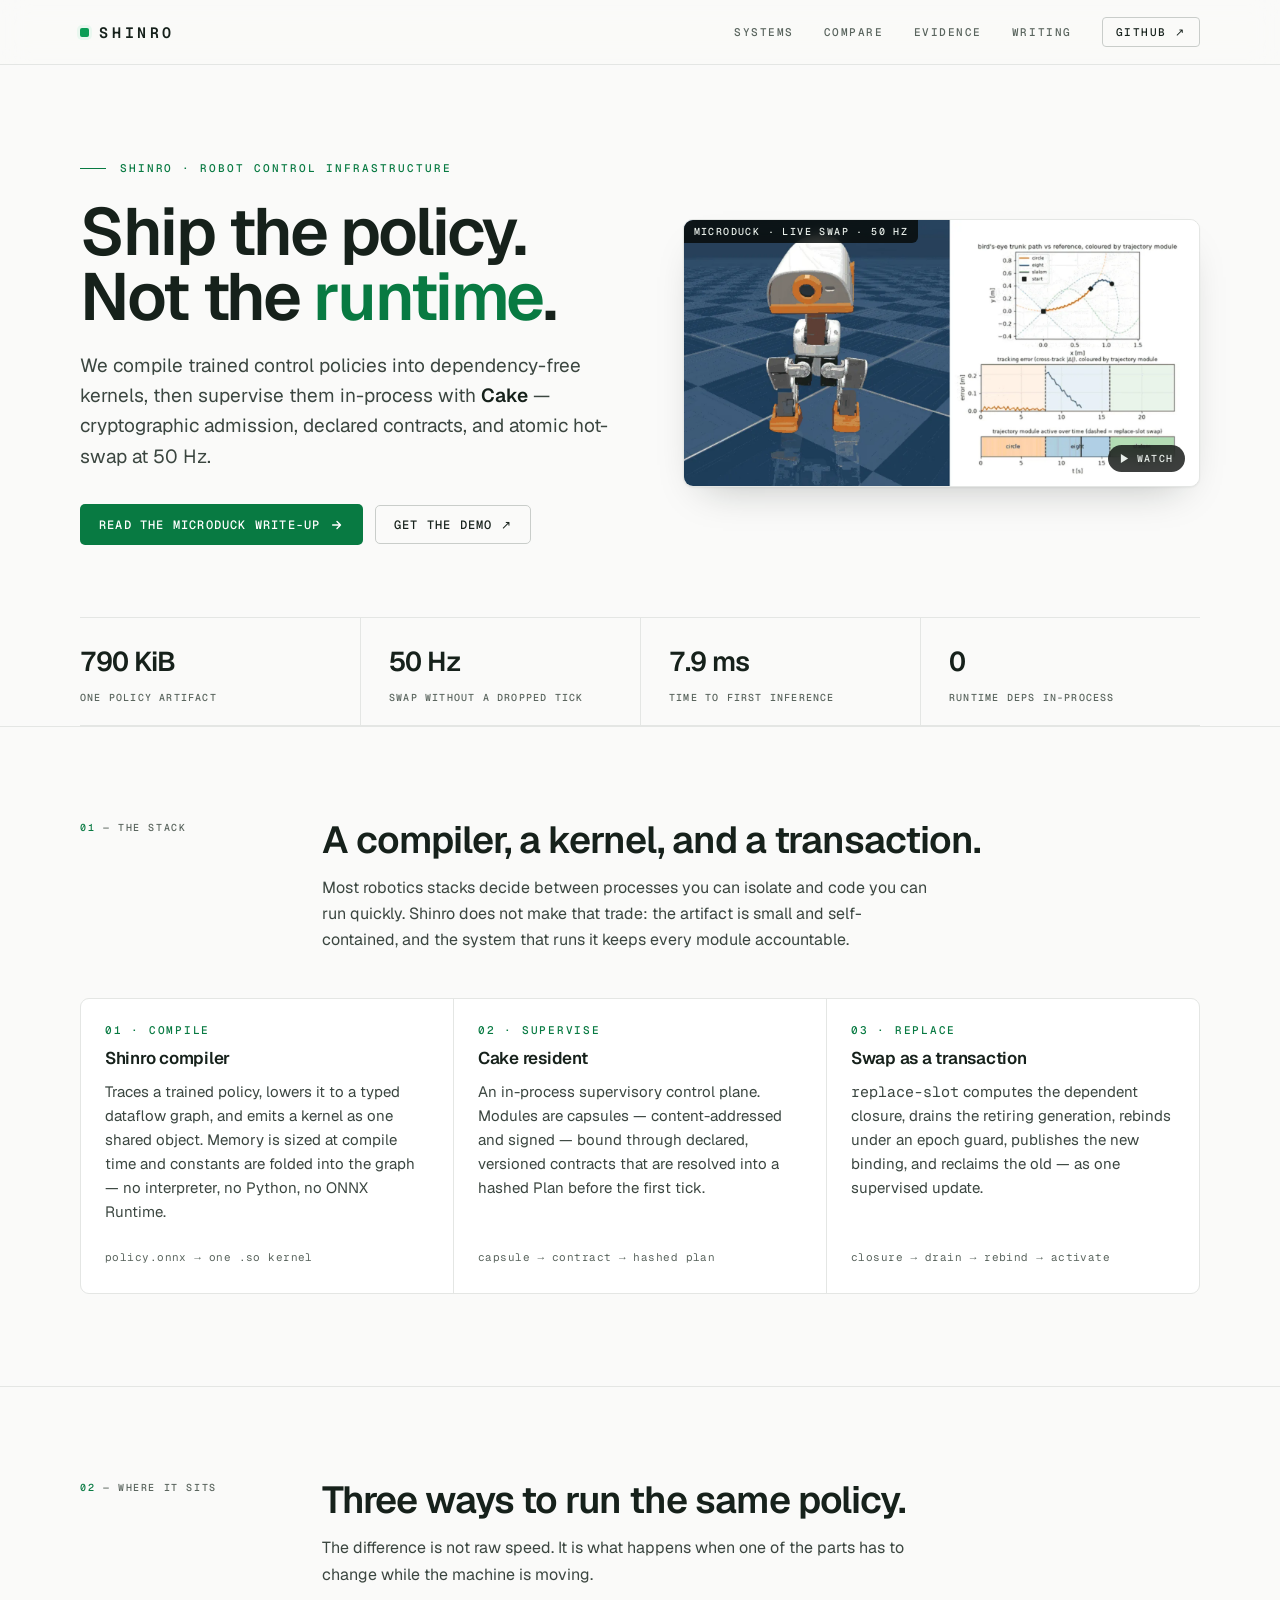
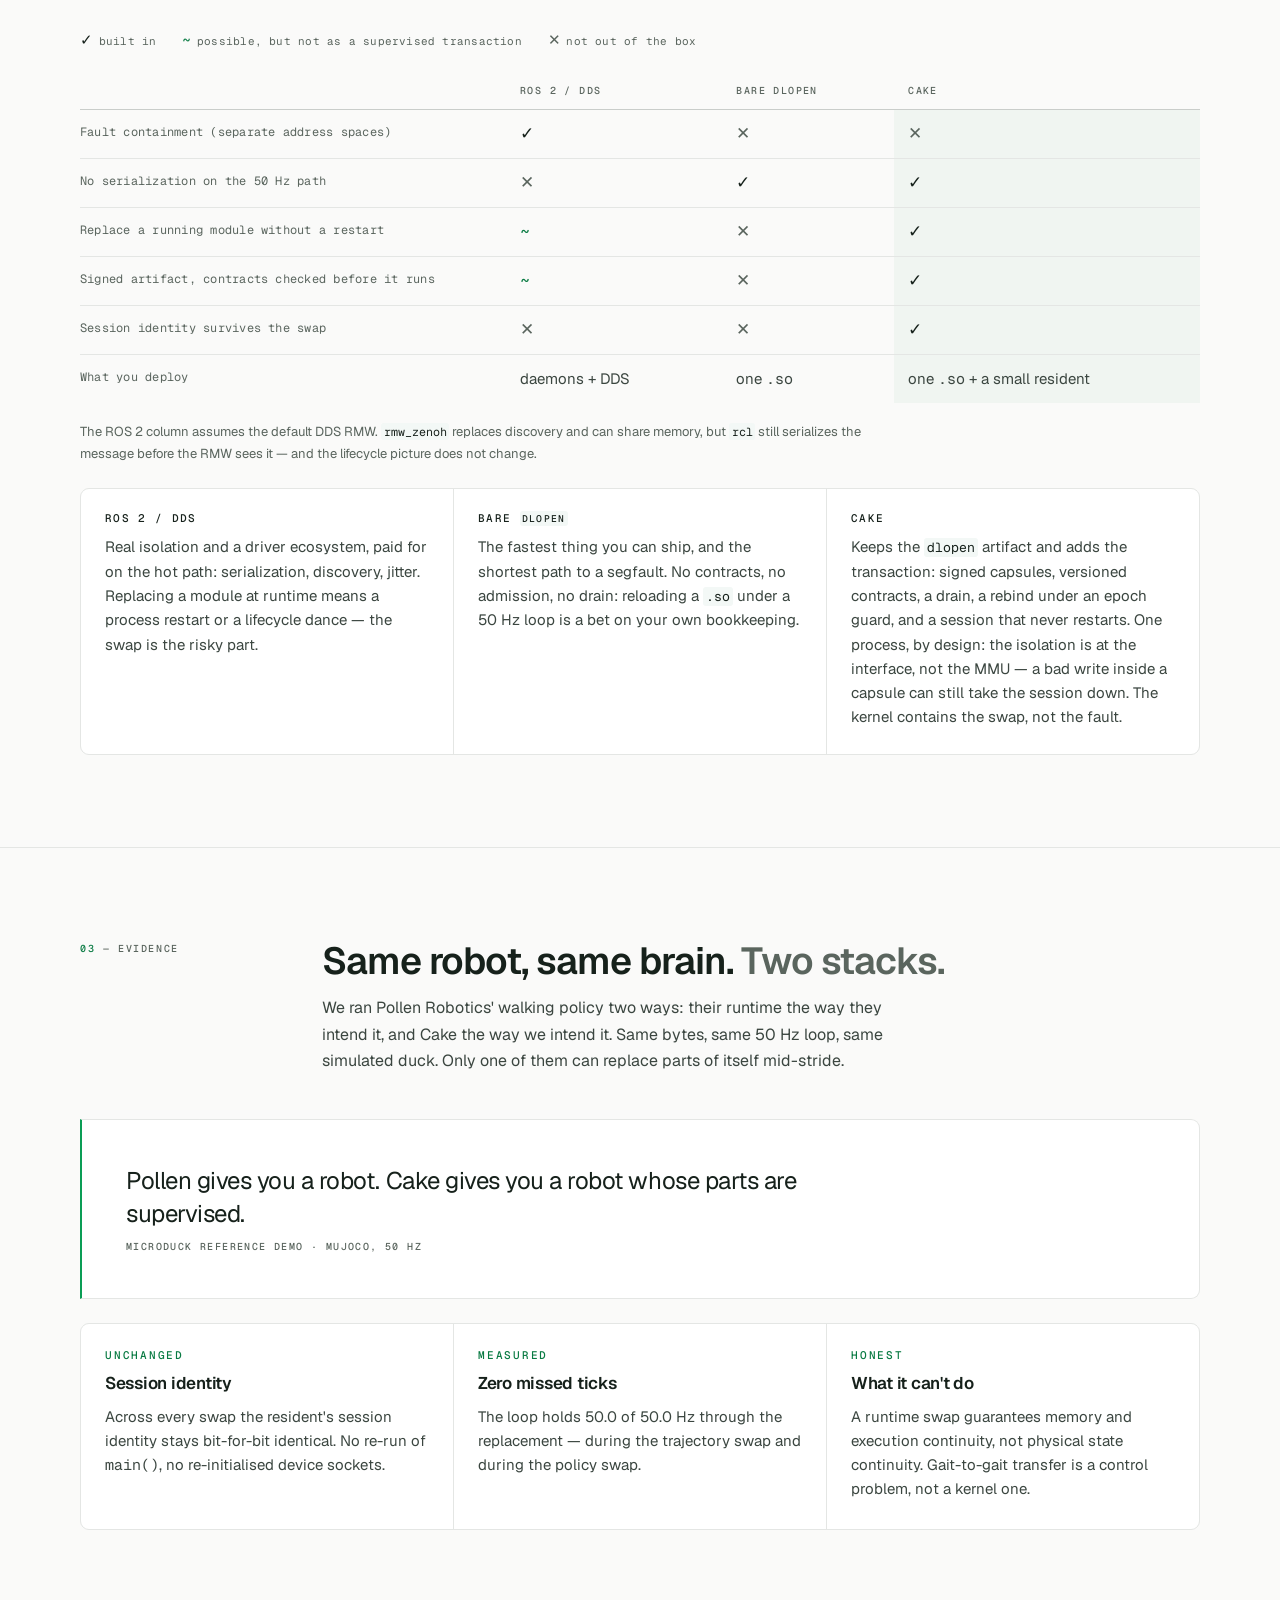
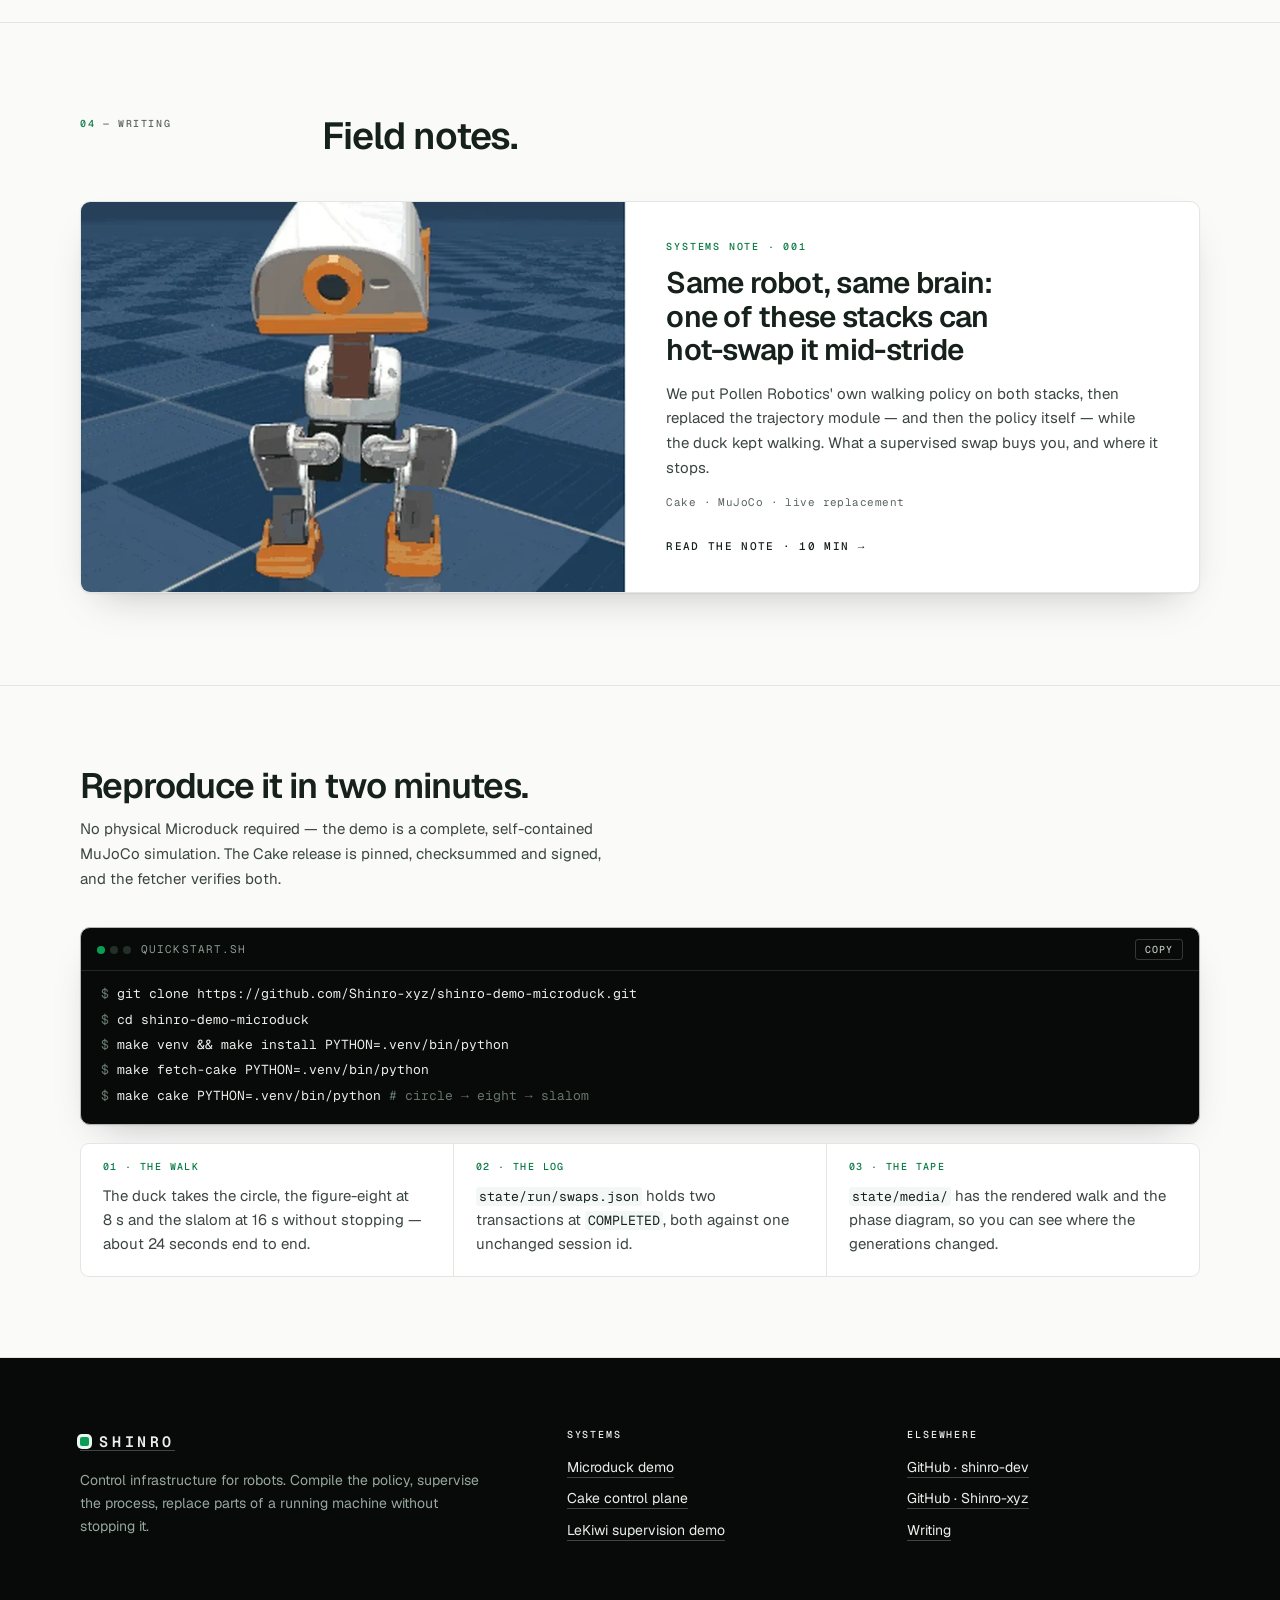
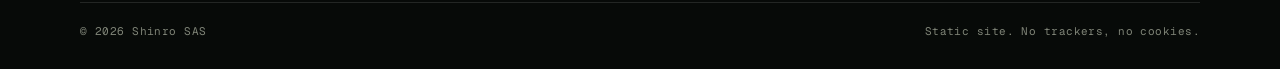
==== index.html @ 1024312c "Add Shinro org site with the Microduck write-up" ====
<!DOCTYPE html>
<html lang="en">
<head>
<meta charset="utf-8">
<meta name="viewport" content="width=device-width, initial-scale=1">
<title>Shinro — control infrastructure for robots</title>
<meta name="description" content="Shinro compiles trained control policies into dependency-free kernels and supervises them in-process with Cake: cryptographic admission, declared contracts, and atomic hot-swap at 50 Hz.">
<link rel="canonical" href="https://shinro-dev.github.io/">
<meta property="og:type" content="website">
<meta property="og:site_name" content="Shinro">
<meta property="og:title" content="Shinro — control infrastructure for robots">
<meta property="og:description" content="Ship the policy, not the runtime. Compiled control kernels, supervised in-process.">
<meta property="og:url" content="https://shinro-dev.github.io/">
<meta property="og:image" content="https://shinro-dev.github.io/assets/img/microduck-walk-poster.webp">
<meta name="twitter:card" content="summary_large_image">
<link rel="icon" href="/assets/favicon.svg" type="image/svg+xml">
<meta name="theme-color" content="#fafaf9" media="(prefers-color-scheme: light)">
<meta name="theme-color" content="#070a08" media="(prefers-color-scheme: dark)">
<link rel="preload" href="/assets/fonts/geist-latin.woff2" as="font" type="font/woff2" crossorigin>
<link rel="stylesheet" href="/assets/css/site.css">
</head>
<body>
<a class="skip" href="#main">Skip to content</a>

<header class="site-header">
  <div class="wrap">
    <a class="brand" href="/">Shinro</a>
    <nav class="site-nav" aria-label="Primary">
      <a href="#stack" class="hide-sm">Systems</a>
      <a href="#compare" class="hide-sm">Compare</a>
      <a href="#evidence" class="hide-sm">Evidence</a>
      <a href="/writing/">Writing</a>
      <a class="nav-cta" href="https://github.com/Shinro-xyz">GitHub ↗</a>
    </nav>
  </div>
</header>

<main id="main">

  <section class="hero">
    <div class="wrap hero-grid">
      <div>
        <p class="eyebrow">Shinro · robot control infrastructure</p>
        <h1>Ship the policy.<br>Not the <em>runtime</em>.</h1>
        <p class="lead">
          We compile trained control policies into dependency-free kernels, then
          supervise them in-process with <strong>Cake</strong> — cryptographic
          admission, declared contracts, and atomic hot-swap at 50&nbsp;Hz.
        </p>
        <div class="actions">
          <a class="btn btn-primary" href="/writing/same-robot-same-brain/">
            Read the Microduck write-up
            <svg viewBox="0 0 16 16" fill="none" aria-hidden="true"><path d="M3 8h9M8 4l4 4-4 4" stroke="currentColor" stroke-width="1.6" stroke-linecap="round" stroke-linejoin="round"/></svg>
          </a>
          <a class="btn btn-ghost" href="https://github.com/Shinro-xyz/shinro-demo-microduck">Get the demo ↗</a>
        </div>
      </div>

      <a class="shot" href="/writing/same-robot-same-brain/#demo" aria-label="Watch the Microduck trajectory swap demo">
        <img src="/assets/img/microduck-walk-poster.webp" width="1396" height="720" alt="A Microduck biped walking in MuJoCo beside telemetry plots showing the trajectory module being swapped from circle to figure-eight to slalom.">
        <span class="shot-tag">Microduck · live swap · 50 Hz</span>
        <span class="shot-play">
          <svg viewBox="0 0 10 10" aria-hidden="true"><path d="M1 0l8 5-8 5z" fill="currentColor"/></svg>
          Watch
        </span>
      </a>
    </div>
  </section>

  <div class="wrap">
    <div class="specs">
      <div><b>790&nbsp;KiB</b><span>one policy artifact</span></div>
      <div><b>50&nbsp;Hz</b><span>swap without a dropped tick</span></div>
      <div><b>7.9&nbsp;ms</b><span>time to first inference</span></div>
      <div><b>0</b><span>runtime deps in-process</span></div>
    </div>
  </div>

  <section class="section" id="stack">
    <div class="wrap">
      <div class="sec-head">
        <p class="sec-label"><em>01</em> — The stack</p>
        <div>
          <h2 class="sec-title">A compiler, a kernel, and a transaction.</h2>
          <p class="sec-intro">
            Most robotics stacks decide between processes you can isolate and code
            you can run quickly. Shinro does not make that trade: the artifact is
            small and self-contained, and the system that runs it keeps every
            module accountable.
          </p>
        </div>
      </div>

      <div class="cards">
        <article class="card">
          <span class="idx">01 · COMPILE</span>
          <h3>Shinro compiler</h3>
          <p>
            Traces a trained policy, lowers it to a typed dataflow graph, and emits a
            kernel as one shared object. Memory is sized at compile time and
            constants are folded into the graph — no interpreter, no Python, no ONNX
            Runtime.
          </p>
          <span class="tag">policy.onnx → one .so kernel</span>
        </article>

        <article class="card">
          <span class="idx">02 · SUPERVISE</span>
          <h3>Cake resident</h3>
          <p>
            An in-process supervisory control plane. Modules are capsules —
            content-addressed and signed — bound through declared, versioned
            contracts that are resolved into a hashed Plan before the first tick.
          </p>
          <span class="tag">capsule → contract → hashed plan</span>
        </article>

        <article class="card">
          <span class="idx">03 · REPLACE</span>
          <h3>Swap as a transaction</h3>
          <p>
            <code>replace-slot</code> computes the dependent closure, drains the
            retiring generation, rebinds under an epoch guard, publishes the new
            binding, and reclaims the old — as one supervised update.
          </p>
          <span class="tag">closure → drain → rebind → activate</span>
        </article>
      </div>
    </div>
  </section>


  <section class="section" id="compare">
    <div class="wrap">
      <div class="sec-head">
        <p class="sec-label"><em>02</em> — Where it sits</p>
        <div>
          <h2 class="sec-title">Three ways to run the same policy.</h2>
          <p class="sec-intro">
            The difference is not raw speed. It is what happens when one of the
            parts has to change while the machine is moving.
          </p>
        </div>
      </div>

      <p class="legend">
        <span><b class="g g-yes">✓</b> built in</span>
        <span><b class="g g-part">~</b> possible, but not as a supervised transaction</span>
        <span><b class="g g-no">✕</b> not out of the box</span>
      </p>

      <table class="compare compare-verdict">
        <thead>
          <tr>
            <th scope="col"><span class="sr-only">Property</span></th>
            <th scope="col">ROS 2 / DDS</th>
            <th scope="col">Bare <code>dlopen</code></th>
            <th scope="col">Cake</th>
          </tr>
        </thead>
        <tbody>
          <tr>
            <td>Fault containment (separate address spaces)</td>
            <td data-label="ROS 2 / DDS"><span class="g g-yes">✓<span class="sr-only">Yes</span></span></td>
            <td data-label="Bare dlopen"><span class="g g-no">✕<span class="sr-only">No</span></span></td>
            <td class="cake" data-label="Cake"><span class="g g-no">✕<span class="sr-only">No</span></span></td>
          </tr>
          <tr>
            <td>No serialization on the 50 Hz path</td>
            <td data-label="ROS 2 / DDS"><span class="g g-no">✕<span class="sr-only">No</span></span></td>
            <td data-label="Bare dlopen"><span class="g g-yes">✓<span class="sr-only">Yes</span></span></td>
            <td class="cake" data-label="Cake"><span class="g g-yes">✓<span class="sr-only">Yes</span></span></td>
          </tr>
          <tr>
            <td>Replace a running module without a restart</td>
            <td data-label="ROS 2 / DDS"><span class="g g-part">~<span class="sr-only">Partial</span></span></td>
            <td data-label="Bare dlopen"><span class="g g-no">✕<span class="sr-only">No</span></span></td>
            <td class="cake" data-label="Cake"><span class="g g-yes">✓<span class="sr-only">Yes</span></span></td>
          </tr>
          <tr>
            <td>Signed artifact, contracts checked before it runs</td>
            <td data-label="ROS 2 / DDS"><span class="g g-part">~<span class="sr-only">Partial</span></span></td>
            <td data-label="Bare dlopen"><span class="g g-no">✕<span class="sr-only">No</span></span></td>
            <td class="cake" data-label="Cake"><span class="g g-yes">✓<span class="sr-only">Yes</span></span></td>
          </tr>
          <tr>
            <td>Session identity survives the swap</td>
            <td data-label="ROS 2 / DDS"><span class="g g-no">✕<span class="sr-only">No</span></span></td>
            <td data-label="Bare dlopen"><span class="g g-no">✕<span class="sr-only">No</span></span></td>
            <td class="cake" data-label="Cake"><span class="g g-yes">✓<span class="sr-only">Yes</span></span></td>
          </tr>
          <tr>
            <td>What you deploy</td>
            <td class="cell-text" data-label="ROS 2 / DDS">daemons + DDS</td>
            <td class="cell-text" data-label="Bare dlopen">one <code>.so</code></td>
            <td class="cake cell-text" data-label="Cake">one <code>.so</code> + a small resident</td>
          </tr>
        </tbody>
      </table>

      <p class="compare-foot">
        The ROS&nbsp;2 column assumes the default DDS RMW. <code>rmw_zenoh</code>
        replaces discovery and can share memory, but <code>rcl</code> still
        serializes the message before the RMW sees it — and the lifecycle picture
        does not change.
      </p>

      <div class="compare-notes">
        <div>
          <h3>ROS 2 / DDS</h3>
          <p>
            Real isolation and a driver ecosystem, paid for on the hot path:
            serialization, discovery, jitter. Replacing a module at runtime means
            a process restart or a lifecycle dance — the swap is the risky part.
          </p>
        </div>
        <div>
          <h3>Bare <code>dlopen</code></h3>
          <p>
            The fastest thing you can ship, and the shortest path to a segfault. No
            contracts, no admission, no drain: reloading a <code>.so</code> under a
            50&nbsp;Hz loop is a bet on your own bookkeeping.
          </p>
        </div>
        <div>
          <h3>Cake</h3>
          <p>
            Keeps the <code>dlopen</code> artifact and adds the transaction: signed
            capsules, versioned contracts, a drain, a rebind under an epoch guard,
            and a session that never restarts. One process, by design: the
            isolation is at the interface, not the MMU — a bad write inside a
            capsule can still take the session down. The kernel contains the swap,
            not the fault.
          </p>
        </div>
      </div>
    </div>
  </section>

  <section class="section" id="evidence">
    <div class="wrap">
      <div class="sec-head">
        <p class="sec-label"><em>03</em> — Evidence</p>
        <div>
          <h2 class="sec-title">Same robot, same brain. <span class="dim">Two stacks.</span></h2>
          <p class="sec-intro">
            We ran Pollen Robotics' walking policy two ways: their runtime the way
            they intend it, and Cake the way we intend it. Same bytes, same 50&nbsp;Hz
            loop, same simulated duck. Only one of them can replace parts of itself
            mid-stride.
          </p>
        </div>
      </div>

      <div class="band">
        <p>Pollen gives you a robot. Cake gives you a robot whose parts are supervised.</p>
        <cite>Microduck reference demo · MuJoCo, 50 Hz</cite>
      </div>

      <div class="cards" style="margin-top: 24px;">
        <article class="card">
          <span class="idx">UNCHANGED</span>
          <h3>Session identity</h3>
          <p>Across every swap the resident's session identity stays bit-for-bit identical. No re-run of <code>main()</code>, no re-initialised device sockets.</p>
        </article>
        <article class="card">
          <span class="idx">MEASURED</span>
          <h3>Zero missed ticks</h3>
          <p>The loop holds 50.0 of 50.0&nbsp;Hz through the replacement — during the trajectory swap and during the policy swap.</p>
        </article>
        <article class="card">
          <span class="idx">HONEST</span>
          <h3>What it can't do</h3>
          <p>A runtime swap guarantees memory and execution continuity, not physical state continuity. Gait-to-gait transfer is a control problem, not a kernel one.</p>
        </article>
      </div>
    </div>
  </section>

  <section class="section" id="writing">
    <div class="wrap">
      <div class="sec-head">
        <p class="sec-label"><em>04</em> — Writing</p>
        <div>
          <h2 class="sec-title">Field notes.</h2>
        </div>
      </div>

      <a class="post-card" href="/writing/same-robot-same-brain/">
        <div class="media">
          <img src="/assets/img/microduck-walk-square.webp" width="720" height="720" loading="lazy" alt="">
        </div>
        <div class="body">
          <span class="kicker">Systems note · 001</span>
          <h3>Same robot, same brain: one of these stacks can hot-swap it mid-stride</h3>
          <p>
            We put Pollen Robotics' own walking policy on both stacks, then replaced
            the trajectory module — and then the policy itself — while the duck kept
            walking. What a supervised swap buys you, and where it stops.
          </p>
          <span class="tags">Cake · MuJoCo · live replacement</span>
          <span class="more">Read the note · 10 min →</span>
        </div>
      </a>
    </div>
  </section>

  <section class="cta">
    <div class="wrap">
      <div class="cta-head">
        <h2>Reproduce it in two minutes.</h2>
        <p>
          No physical Microduck required — the demo is a complete, self-contained
          MuJoCo simulation. The Cake release is pinned, checksummed and signed, and
          the fetcher verifies both.
        </p>
      </div>
      <div class="term">
        <div class="bar">
          <span class="dots" aria-hidden="true"><i></i><i></i><i></i></span>
          <span class="term-title">quickstart.sh</span>
          <button class="term-copy" type="button" data-copy-term>Copy</button>
        </div>
        <div class="line"><span class="prompt">$</span> <span class="cmd">git clone https://github.com/Shinro-xyz/shinro-demo-microduck.git</span></div>
        <div class="line"><span class="prompt">$</span> <span class="cmd">cd shinro-demo-microduck</span></div>
        <div class="line"><span class="prompt">$</span> <span class="cmd">make venv &amp;&amp; make install PYTHON=.venv/bin/python</span></div>
        <div class="line"><span class="prompt">$</span> <span class="cmd">make fetch-cake PYTHON=.venv/bin/python</span></div>
        <div class="line"><span class="prompt">$</span> <span class="cmd">make cake PYTHON=.venv/bin/python</span> <span class="c"># circle → eight → slalom</span></div>
      </div>

      <div class="proof">
        <div>
          <span class="pnum">01 · the walk</span>
          <p>The duck takes the circle, the figure-eight at 8&nbsp;s and the slalom at 16&nbsp;s without stopping — about 24 seconds end to end.</p>
        </div>
        <div>
          <span class="pnum">02 · the log</span>
          <p><code>state/run/swaps.json</code> holds two transactions at <code>COMPLETED</code>, both against one unchanged session id.</p>
        </div>
        <div>
          <span class="pnum">03 · the tape</span>
          <p><code>state/media/</code> has the rendered walk and the phase diagram, so you can see where the generations changed.</p>
        </div>
      </div>
    </div>
  </section>

</main>

<footer class="site-footer">
  <div class="wrap">
    <div class="footer-grid">
      <div class="footer-brand">
        <a class="brand" href="/">Shinro</a>
        <p>
          Control infrastructure for robots. Compile the policy, supervise the
          process, replace parts of a running machine without stopping it.
        </p>
      </div>
      <div class="footer-col">
        <h2>Systems</h2>
        <ul>
          <li><a href="https://github.com/Shinro-xyz/shinro-demo-microduck">Microduck demo</a></li>
          <li><a href="https://github.com/Shinro-xyz/shinro-demo-microduck/blob/main/docs/cake-control-plane.md">Cake control plane</a></li>
          <li><a href="https://github.com/shinro-dev/kiwi-cake-demo">LeKiwi supervision demo</a></li>
        </ul>
      </div>
      <div class="footer-col">
        <h2>Elsewhere</h2>
        <ul>
          <li><a href="https://github.com/shinro-dev">GitHub · shinro-dev</a></li>
          <li><a href="https://github.com/Shinro-xyz">GitHub · Shinro-xyz</a></li>
          <li><a href="/writing/">Writing</a></li>
        </ul>
      </div>
    </div>
    <div class="footer-fine">
      <span>© <span id="year">2026</span> Shinro SAS</span>
      <span>Static site. No trackers, no cookies.</span>
    </div>
  </div>
</footer>

<script src="/assets/js/site.js" defer></script>
</body>
</html>
---- assets/css/site.css ----
/* =========================================================================
   Shinro — site stylesheet
   Single file, no build step, no webfonts, no trackers.
   ========================================================================= */

/* ---------- fonts ------------------------------------------------------- */
/* Geist / Geist Mono, SIL OFL 1.1 (vercel/geist-font), latin subset. */
@font-face {
  font-family: "Geist";
  font-style: normal;
  font-weight: 400 600;
  font-display: swap;
  src: url("/assets/fonts/geist-latin.woff2") format("woff2");
  unicode-range: U+0000-00FF, U+0131, U+0152-0153, U+02BB-02BC, U+02C6, U+02DA,
    U+02DC, U+0304, U+0308, U+0329, U+2000-206F, U+20AC, U+2122, U+2191, U+2193,
    U+2212, U+2215, U+FEFF, U+FFFD;
}

@font-face {
  font-family: "Geist Mono";
  font-style: normal;
  font-weight: 400 600;
  font-display: swap;
  src: url("/assets/fonts/geist-mono-latin.woff2") format("woff2");
  unicode-range: U+0000-00FF, U+0131, U+0152-0153, U+02BB-02BC, U+02C6, U+02DA,
    U+02DC, U+0304, U+0308, U+0329, U+2000-206F, U+20AC, U+2122, U+2191, U+2193,
    U+2212, U+2215, U+FEFF, U+FFFD;
}

/* ---------- tokens ------------------------------------------------------ */
:root {
  --bg: #fafaf9;
  --surface: #ffffff;
  --ink: #16211b;
  --body: #3b4640;
  --muted: #5a655e;
  --faint: #929b95;
  --line: #e4e6e4;
  --line-strong: #c9cdca;
  --accent: #087a42;
  --accent-bright: #0a9d55;
  --accent-hover: #06602f;
  --accent-soft: #e9f7ef;
  --on-accent: #ffffff;
  --ink-bg: #070a08;
  --ink-fg: #e9efea;
  --ink-muted: #97a79d;
  --radius: 7px;
  --wrap: 1120px;
  --sans: "Geist", -apple-system, BlinkMacSystemFont, "Segoe UI", Roboto,
    "Helvetica Neue", Arial, sans-serif;
  --display: "Geist", -apple-system, BlinkMacSystemFont, "Segoe UI", Roboto,
    "Helvetica Neue", Arial, sans-serif;
  --mono: "Geist Mono", ui-monospace, "SF Mono", Menlo, Consolas, monospace;
  --shadow: 0 1px 2px rgba(16, 24, 20, 0.05), 0 18px 40px -20px rgba(16, 24, 20, 0.28);
}

@media (prefers-color-scheme: dark) {
  :root {
    --bg: #070a08;
    --surface: #0d1311;
    --ink: #e9efea;
    --body: #b7c2ba;
    --muted: #8b9a90;
    --faint: #6e7d73;
    --line: #1e2a24;
    --line-strong: #2c3b33;
    --accent: #2be07a;
    --accent-bright: #57f79b;
    --accent-hover: #57f79b;
    --accent-soft: #0e2a1c;
    --on-accent: #052012;
    --ink-bg: #050806;
    --ink-fg: #e9efea;
    --ink-muted: #97a79d;
    --shadow: 0 1px 2px rgba(0, 0, 0, 0.5), 0 18px 44px -18px rgba(0, 0, 0, 0.8);
  }
}

/* ---------- base -------------------------------------------------------- */
*,
*::before,
*::after {
  box-sizing: border-box;
}

html {
  -webkit-text-size-adjust: 100%;
  scroll-behavior: smooth;
}

@media (prefers-reduced-motion: reduce) {
  html {
    scroll-behavior: auto;
  }
  *,
  *::before,
  *::after {
    animation-duration: 0.001ms !important;
    transition-duration: 0.001ms !important;
  }
}

body {
  margin: 0;
  background: var(--bg);
  color: var(--body);
  font: 400 1rem/1.65 var(--sans);
  font-feature-settings: "kern", "liga", "calt";
  -webkit-font-smoothing: antialiased;
  -moz-osx-font-smoothing: grayscale;
  text-rendering: optimizeLegibility;
}

img,
svg,
video {
  max-width: 100%;
}

a {
  color: var(--accent);
  text-decoration-thickness: 1px;
  text-underline-offset: 0.2em;
}

a:hover {
  color: var(--ink);
}

:focus-visible {
  outline: 2px solid var(--accent-bright);
  outline-offset: 3px;
  border-radius: 2px;
}

::selection {
  background: var(--accent);
  color: var(--on-accent);
}

h1,
h2,
h3,
h4 {
  margin: 0;
  color: var(--ink);
  font-weight: 600;
  letter-spacing: -0.025em;
  text-wrap: balance;
}

h1,
h2 {
  font-family: var(--display);
  letter-spacing: -0.028em;
}

p {
  margin: 0;
}

code,
kbd,
pre,
samp {
  font-family: var(--mono);
}

.wrap {
  width: min(var(--wrap), 100% - 2 * clamp(20px, 5vw, 48px));
  margin-inline: auto;
}

.skip {
  position: absolute;
  left: -9999px;
  top: 0;
  z-index: 100;
  padding: 12px 16px;
  background: var(--ink);
  color: var(--ink-fg);
  border-radius: 0 0 6px 0;
  font: 500 0.75rem/1 var(--mono);
  letter-spacing: 0.08em;
  text-transform: uppercase;
}

.skip:focus {
  left: 0;
}

/* ---------- header ------------------------------------------------------ */
.site-header {
  position: sticky;
  top: 0;
  z-index: 50;
  border-bottom: 1px solid var(--line);
  background: color-mix(in srgb, var(--bg) 86%, transparent);
  backdrop-filter: blur(14px) saturate(140%);
  -webkit-backdrop-filter: blur(14px) saturate(140%);
}

.site-header .wrap {
  display: flex;
  align-items: center;
  justify-content: space-between;
  gap: 24px;
  height: 64px;
}

.brand {
  display: inline-flex;
  align-items: center;
  gap: 0.65rem;
  color: var(--ink);
  text-decoration: none;
  font: 600 0.9375rem/1 var(--mono);
  letter-spacing: 0.24em;
  text-transform: uppercase;
}

.brand::before {
  content: "";
  width: 9px;
  height: 9px;
  border-radius: 2px;
  background: var(--accent-bright);
  box-shadow: 0 0 0 3px var(--accent-soft);
}

.brand:hover {
  color: var(--ink);
}

.site-nav {
  display: flex;
  align-items: center;
  gap: clamp(16px, 3vw, 30px);
}

.site-nav a {
  color: var(--muted);
  text-decoration: none;
  font: 500 0.6875rem/1 var(--mono);
  letter-spacing: 0.14em;
  text-transform: uppercase;
  transition: color 0.15s ease;
}

.site-nav a:hover,
.site-nav a[aria-current="page"] {
  color: var(--ink);
}

.site-nav .nav-cta {
  color: var(--ink);
  border: 1px solid var(--line-strong);
  border-radius: 4px;
  padding: 9px 13px 8px;
  transition: background 0.15s ease, border-color 0.15s ease;
}

.site-nav .nav-cta:hover {
  background: var(--surface);
  border-color: var(--ink);
}

.site-nav .hide-sm {
  display: none;
}

@media (min-width: 720px) {
  .site-nav .hide-sm {
    display: inline;
  }
}

/* ---------- hero -------------------------------------------------------- */
.hero {
  padding: clamp(48px, 8vw, 96px) 0 clamp(40px, 6vw, 72px);
}

.hero-grid {
  display: grid;
  gap: clamp(32px, 5vw, 64px);
  align-items: center;
}

@media (min-width: 960px) {
  .hero-grid {
    grid-template-columns: 1.02fr 0.98fr;
  }
}

.eyebrow {
  display: flex;
  align-items: center;
  gap: 0.85rem;
  margin: 0 0 1.4rem;
  color: var(--accent);
  font: 500 0.6875rem/1.4 var(--mono);
  letter-spacing: 0.18em;
  text-transform: uppercase;
}

.eyebrow::before {
  content: "";
  flex: none;
  width: 26px;
  height: 1px;
  background: currentColor;
}

.hero h1 {
  margin: 0 0 1.35rem;
  font-size: clamp(2.55rem, 5.6vw, 4.15rem);
  line-height: 0.98;
  letter-spacing: -0.035em;
  font-weight: 600;
}

.hero h1 em {
  font-style: normal;
  color: var(--accent);
}

.hero .lead {
  max-width: 34rem;
  font-size: clamp(1.0625rem, 1.5vw, 1.1875rem);
  line-height: 1.6;
  color: var(--body);
}

.hero .lead strong {
  color: var(--ink);
  font-weight: 600;
}

.actions {
  display: flex;
  flex-wrap: wrap;
  align-items: center;
  gap: 12px;
  margin-top: 2rem;
}

.btn {
  display: inline-flex;
  align-items: center;
  gap: 0.6rem;
  padding: 13px 18px 12px;
  border-radius: 5px;
  border: 1px solid transparent;
  font: 500 0.75rem/1 var(--mono);
  letter-spacing: 0.1em;
  text-transform: uppercase;
  text-decoration: none;
  transition: transform 0.15s ease, background 0.15s ease, border-color 0.15s ease;
}

.btn-primary {
  background: var(--accent);
  color: var(--on-accent);
}

.btn-primary:hover {
  background: var(--accent-hover);
  color: var(--on-accent);
}

.btn-ghost {
  border-color: var(--line-strong);
  color: var(--ink);
  background: transparent;
}

.btn-ghost:hover {
  border-color: var(--ink);
  background: var(--surface);
  color: var(--ink);
}

.btn svg {
  width: 14px;
  height: 14px;
}

/* ---------- screenshot / media frame ----------------------------------- */
.shot {
  position: relative;
  display: block;
  border: 1px solid var(--line);
  border-radius: 10px;
  overflow: hidden;
  background: var(--surface);
  box-shadow: var(--shadow);
  text-decoration: none;
  color: inherit;
}

.shot img,
.shot video {
  display: block;
  width: 100%;
  height: auto;
}

.shot-tag {
  position: absolute;
  top: 0;
  left: 0;
  padding: 7px 10px 6px;
  background: color-mix(in srgb, var(--ink-bg) 82%, transparent);
  color: var(--ink-fg);
  border-radius: 0 0 6px 0;
  font: 500 0.625rem/1 var(--mono);
  letter-spacing: 0.14em;
  text-transform: uppercase;
  backdrop-filter: blur(6px);
}

.shot-play {
  position: absolute;
  right: 14px;
  bottom: 14px;
  display: inline-flex;
  align-items: center;
  gap: 0.5rem;
  padding: 9px 12px 8px;
  border-radius: 100px;
  background: color-mix(in srgb, var(--ink-bg) 78%, transparent);
  color: var(--ink-fg);
  font: 500 0.625rem/1 var(--mono);
  letter-spacing: 0.12em;
  text-transform: uppercase;
  backdrop-filter: blur(8px);
  transition: background 0.15s ease;
}

.shot:hover .shot-play {
  background: var(--accent-bright);
  color: var(--on-accent);
}

.shot-play svg {
  width: 9px;
  height: 9px;
}

/* ---------- spec strip -------------------------------------------------- */
.specs {
  display: grid;
  grid-template-columns: repeat(2, 1fr);
  border-block: 1px solid var(--line);
}

@media (min-width: 800px) {
  .specs {
    grid-template-columns: repeat(4, 1fr);
  }
}

.specs > div {
  padding: 22px 20px 20px;
  border-left: 1px solid var(--line);
  border-bottom: 1px solid var(--line);
}

.specs > div:nth-child(odd) {
  border-left: 0;
}

.specs > div:nth-last-child(-n + 2) {
  border-bottom: 0;
}

@media (min-width: 800px) {
  .specs > div {
    border-bottom: 0;
    padding-left: 28px;
  }
  .specs > div:nth-child(odd) {
    border-left: 1px solid var(--line);
  }
  .specs > div:first-child {
    border-left: 0;
    padding-left: 0;
  }
}

.specs b {
  display: block;
  margin-bottom: 0.3rem;
  color: var(--ink);
  font-size: clamp(1.35rem, 2.4vw, 1.7rem);
  font-weight: 600;
  letter-spacing: -0.03em;
  font-variant-numeric: tabular-nums;
}

.specs span {
  display: block;
  color: var(--muted);
  font: 500 0.625rem/1.5 var(--mono);
  letter-spacing: 0.12em;
  text-transform: uppercase;
}

/* ---------- sections ---------------------------------------------------- */
.section {
  padding-block: clamp(56px, 8vw, 92px);
  border-top: 1px solid var(--line);
  scroll-margin-top: 80px;
}

.sec-head {
  display: grid;
  gap: 1.1rem;
  margin-bottom: clamp(28px, 4vw, 44px);
}

@media (min-width: 840px) {
  .sec-head {
    grid-template-columns: 210px minmax(0, 1fr);
    gap: 2rem;
    align-items: start;
  }
}

.sec-label {
  color: var(--muted);
  font: 500 0.625rem/1.7 var(--mono);
  letter-spacing: 0.16em;
  text-transform: uppercase;
}

.sec-label em {
  color: var(--accent);
  font-style: normal;
}

.sec-title {
  font-size: clamp(1.65rem, 3.1vw, 2.35rem);
  line-height: 1.1;
}

.sec-title .dim {
  color: var(--muted);
}

.sec-intro {
  margin-top: 0.9rem;
  max-width: 38rem;
  font-size: 1rem;
  line-height: 1.65;
}

/* ---------- cards ------------------------------------------------------- */
.cards {
  display: grid;
  gap: 1px;
  background: var(--line);
  border: 1px solid var(--line);
  border-radius: 9px;
  overflow: hidden;
}

@media (min-width: 840px) {
  .cards {
    grid-template-columns: repeat(3, 1fr);
  }
}

.card {
  display: flex;
  flex-direction: column;
  gap: 0.7rem;
  padding: 26px 24px 28px;
  background: var(--surface);
}

.card .idx {
  color: var(--accent);
  font: 500 0.6875rem/1 var(--mono);
  letter-spacing: 0.16em;
}

.card h3 {
  font-size: 1.0625rem;
  letter-spacing: -0.015em;
  line-height: 1.3;
}

.card p {
  font-size: 0.9375rem;
  line-height: 1.6;
  color: var(--body);
}

.card .tag {
  margin-top: auto;
  padding-top: 0.85rem;
  color: var(--muted);
  font: 400 0.6875rem/1.5 var(--mono);
  letter-spacing: 0.04em;
}

/* ---------- quote band -------------------------------------------------- */
.band {
  display: grid;
  gap: 8px;
  padding: clamp(28px, 4vw, 44px);
  background: var(--surface);
  border: 1px solid var(--line);
  border-left: 2px solid var(--accent-bright);
  border-radius: 0 9px 9px 0;
}

.band p {
  font-family: var(--display);
  font-size: clamp(1.15rem, 2.2vw, 1.5rem);
  line-height: 1.4;
  letter-spacing: -0.02em;
  color: var(--ink);
  max-width: 44rem;
}

.band cite {
  color: var(--muted);
  font: 500 0.625rem/1.5 var(--mono);
  letter-spacing: 0.14em;
  text-transform: uppercase;
  font-style: normal;
}


/* ---------- verdict comparison (home) ---------------------------------- */
.legend {
  display: flex;
  flex-wrap: wrap;
  align-items: baseline;
  gap: 0.35rem 1.6rem;
  margin: 0 0 0.9rem;
  color: var(--muted);
  font: 400 0.6875rem/1.6 var(--mono);
  letter-spacing: 0.02em;
}

.legend span {
  display: inline-flex;
  align-items: baseline;
  gap: 0.35rem;
}

.legend .g {
  font-size: 0.9375rem;
  font-weight: 400;
}

.g {
  font-family: var(--mono);
  font-size: 1.05rem;
  line-height: 1;
  font-variant-numeric: tabular-nums;
}

.g-yes {
  color: var(--ink);
}

.g-part {
  color: var(--accent);
}

.g-no {
  color: var(--muted);
}

.compare-verdict {
  margin-top: 0.2rem;
}

.compare-verdict th,
.compare-verdict td {
  text-align: center;
}

.compare-verdict th:first-child,
.compare-verdict td:first-child {
  text-align: left;
  width: 38%;
}

.compare-verdict tbody td:first-child {
  color: var(--body);
  font: 400 0.8125rem/1.5 var(--sans);
}

.compare-verdict .cell-text {
  text-align: left;
  font-size: 0.9375rem;
}

.compare-notes {
  display: grid;
  gap: 1px;
  margin-top: 1.5rem;
  background: var(--line);
  border: 1px solid var(--line);
  border-radius: 9px;
  overflow: hidden;
}

@media (min-width: 860px) {
  .compare-notes {
    grid-template-columns: repeat(3, 1fr);
  }
}

.compare-notes > div {
  background: var(--surface);
  padding: 22px 24px 24px;
}

.compare-notes h3 {
  margin: 0 0 0.55rem;
  color: var(--ink);
  font: 500 0.6875rem/1.4 var(--mono);
  letter-spacing: 0.12em;
  text-transform: uppercase;
}

.compare-notes p {
  margin: 0;
  color: var(--body);
  font-size: 0.9375rem;
  line-height: 1.62;
}

.compare-notes code,
.proof code {
  padding: 0.08em 0.22em;
  border-radius: 3px;
  background: color-mix(in srgb, var(--accent) 5%, var(--surface));
  color: var(--ink);
  font-size: 0.88em;
}

.compare-foot {
  max-width: 52rem;
  margin: 1rem 0 0;
  color: var(--muted);
  font-size: 0.8125rem;
  line-height: 1.65;
}

.compare-foot code {
  padding: 0.08em 0.22em;
  border-radius: 3px;
  background: color-mix(in srgb, var(--accent) 5%, var(--surface));
  color: var(--ink);
  font-size: 0.9em;
}

/* "you know it worked when" strip */
.proof {
  display: grid;
  gap: 1px;
  margin-top: 18px;
  background: var(--line);
  border: 1px solid var(--line);
  border-radius: 9px;
  overflow: hidden;
}

@media (min-width: 860px) {
  .proof {
    grid-template-columns: repeat(3, 1fr);
  }
}

.proof > div {
  background: var(--surface);
  padding: 18px 22px 20px;
}

.proof .pnum {
  display: block;
  margin-bottom: 0.5rem;
  color: var(--accent);
  font: 500 0.625rem/1 var(--mono);
  letter-spacing: 0.14em;
  text-transform: uppercase;
}

.proof p {
  margin: 0;
  color: var(--body);
  font-size: 0.875rem;
  line-height: 1.58;
}

@media (max-width: 700px) {
  .compare-verdict td {
    padding: 0.18rem 0;
    text-align: left;
  }

  /* keep the short verdict rows on one line each */
  .compare.compare-verdict tbody td::before {
    display: inline;
    margin-right: 0.55rem;
    margin-bottom: 0;
  }

  .compare.compare-verdict tbody td.cell-text::before {
    display: block;
    margin-bottom: 0.25rem;
  }

  .compare-verdict tbody td:first-child {
    margin-bottom: 0.55rem;
  }
}

/* ---------- post card --------------------------------------------------- */
.post-card {
  display: grid;
  overflow: hidden;
  border: 1px solid var(--line);
  border-radius: 10px;
  background: var(--surface);
  box-shadow: var(--shadow);
  color: inherit;
  text-decoration: none;
}

@media (min-width: 840px) {
  .post-card {
    grid-template-columns: minmax(0, 1fr) minmax(0, 1.05fr);
  }
}

.post-card .media {
  position: relative;
  overflow: hidden;
  border-bottom: 1px solid var(--line);
  background: var(--bg);
}

@media (max-width: 839px) {
  .post-card .media {
    aspect-ratio: 16 / 9;
  }
}

@media (min-width: 840px) {
  .post-card .media {
    border-bottom: 0;
    border-right: 1px solid var(--line);
  }
}

.post-card .media img {
  position: absolute;
  inset: 0;
  display: block;
  width: 100%;
  height: 100%;
  object-fit: cover;
  object-position: 30% 38%;
}

.post-card .body {
  display: flex;
  flex-direction: column;
  gap: 0.9rem;
  padding: clamp(24px, 3.4vw, 40px);
}

.post-card .kicker {
  color: var(--accent);
  font: 500 0.625rem/1 var(--mono);
  letter-spacing: 0.18em;
  text-transform: uppercase;
}

.post-card h3 {
  font-family: var(--display);
  font-size: clamp(1.4rem, 2.6vw, 1.85rem);
  line-height: 1.14;
}

.post-card p {
  font-size: 0.9375rem;
  line-height: 1.65;
}

.post-card .tags {
  color: var(--muted);
  font: 400 0.6875rem/1.4 var(--mono);
  letter-spacing: 0.04em;
}

.post-card .more {
  margin-top: auto;
  padding-top: 1rem;
  color: var(--ink);
  font: 500 0.6875rem/1 var(--mono);
  letter-spacing: 0.12em;
  text-transform: uppercase;
}

.post-card:hover .more {
  color: var(--accent);
}

/* ---------- CTA band ---------------------------------------------------- */
.cta {
  padding-block: clamp(48px, 7vw, 80px);
  border-top: 1px solid var(--line);
}

.cta-head {
  max-width: 40rem;
  margin-bottom: clamp(24px, 4vw, 36px);
}

.cta h2 {
  font-size: clamp(1.6rem, 3vw, 2.2rem);
  line-height: 1.12;
}

.cta p {
  margin-top: 0.75rem;
  max-width: 34rem;
  font-size: 0.9375rem;
}

.term {
  border-radius: 10px;
  border: 1px solid color-mix(in srgb, var(--ink-bg) 22%, var(--line));
  background: var(--ink-bg);
  color: var(--ink-fg);
  padding: 0 0 16px;
  font: 400 0.8125rem/1.95 var(--mono);
  overflow: hidden;
  box-shadow: var(--shadow);
}

.term .bar {
  display: flex;
  align-items: center;
  gap: 10px;
  padding: 11px 16px 10px;
  margin-bottom: 10px;
  border-bottom: 1px solid color-mix(in srgb, var(--ink-fg) 12%, transparent);
}

.term .dots {
  display: flex;
  gap: 5px;
}

.term .bar i {
  width: 8px;
  height: 8px;
  border-radius: 50%;
  background: #223029;
}

.term .bar i:first-child {
  background: var(--accent-bright);
}

.term .term-title {
  color: #8b9a90;
  font: 400 0.6875rem/1 var(--mono);
  letter-spacing: 0.1em;
  text-transform: uppercase;
}

.term .term-copy {
  margin-left: auto;
  padding: 5px 9px 4px;
  border: 1px solid color-mix(in srgb, var(--ink-fg) 20%, transparent);
  border-radius: 3px;
  background: transparent;
  color: #b7c2ba;
  font: 500 0.625rem/1 var(--mono);
  letter-spacing: 0.1em;
  text-transform: uppercase;
  cursor: pointer;
}

.term .term-copy:hover {
  border-color: var(--accent-bright);
  color: #fff;
}

.term .line {
  padding: 0 20px;
  white-space: pre;
  overflow-x: auto;
}

.term .prompt {
  color: #66756c;
  user-select: none;
}

.term .cmd {
  color: #e9efea;
}

.term .c {
  color: #66756c;
}

/* ---------- footer/* ---------- footer ------------------------------------------------------ */
.site-footer {
  background: var(--ink-bg);
  border-top: 1px solid var(--line);
  color: var(--ink-muted);
  padding-block: clamp(44px, 7vw, 72px) 28px;
  font-size: 0.875rem;
}

.site-footer a {
  color: var(--ink-fg);
  text-decoration: none;
  border-bottom: 1px solid color-mix(in srgb, var(--ink-fg) 26%, transparent);
  padding-bottom: 1px;
}

.site-footer a:hover {
  border-color: var(--accent-bright);
  color: #fff;
}

.footer-grid {
  display: grid;
  gap: 36px;
}

@media (min-width: 840px) {
  .footer-grid {
    grid-template-columns: 1.5fr 1fr 1fr;
    gap: 48px;
  }
}

.footer-brand p {
  margin-top: 1rem;
  max-width: 26rem;
  line-height: 1.65;
  color: var(--ink-muted);
}

.footer-brand .brand {
  color: var(--ink-fg);
}

.footer-col h2 {
  margin: 0 0 1rem;
  color: var(--ink-fg);
  font: 500 0.625rem/1 var(--mono);
  letter-spacing: 0.18em;
  text-transform: uppercase;
}

.footer-col ul {
  list-style: none;
  margin: 0;
  padding: 0;
  display: grid;
  gap: 0.55rem;
}

.footer-col li {
  color: var(--ink-muted);
}

.footer-fine {
  margin-top: clamp(36px, 6vw, 60px);
  padding-top: 20px;
  border-top: 1px solid color-mix(in srgb, var(--ink-fg) 12%, transparent);
  display: flex;
  flex-wrap: wrap;
  gap: 8px 24px;
  justify-content: space-between;
  color: #7f8477;
  font: 400 0.6875rem/1.6 var(--mono);
  letter-spacing: 0.04em;
}

/* =========================================================================
   Article
   ========================================================================= */
.post-header {
  padding-top: clamp(32px, 5vw, 56px);
  padding-bottom: 1.5rem;
  max-width: 52rem;
}

.backlink {
  display: inline-flex;
  align-items: center;
  gap: 0.45rem;
  margin-bottom: 1.75rem;
  color: var(--muted);
  text-decoration: none;
  font: 500 0.6875rem/1 var(--mono);
  letter-spacing: 0.12em;
  text-transform: uppercase;
}

.backlink:hover {
  color: var(--ink);
}

.post-header h1 {
  font-family: var(--display);
  font-size: clamp(2.2rem, 4.6vw, 3.55rem);
  line-height: 1.02;
  letter-spacing: -0.033em;
}

.post-header .h1-sub {
  display: block;
  margin-top: 0.6rem;
  color: var(--muted);
  font-size: clamp(1.1rem, 2vw, 1.5rem);
  font-weight: 400;
  letter-spacing: -0.015em;
  line-height: 1.3;
}

.post-header .lede {
  margin-top: 1.6rem;
  max-width: 40rem;
  color: var(--ink);
  font-size: clamp(1.0625rem, 1.6vw, 1.1875rem);
  line-height: 1.6;
}

.meta {
  display: flex;
  flex-wrap: wrap;
  align-items: center;
  gap: 0.4rem 0.9rem;
  margin-top: 1.9rem;
  padding-top: 1.15rem;
  border-top: 1px solid var(--line);
  color: var(--muted);
  font: 400 0.6875rem/1.6 var(--mono);
  letter-spacing: 0.06em;
  text-transform: uppercase;
}

.meta .sep {
  color: var(--line-strong);
}

.post-hero {
  margin: 0 0 clamp(32px, 5vw, 56px);
}

.post-hero .fig-media {
  border-radius: 10px;
}

.post-layout {
  display: grid;
  grid-template-columns: minmax(0, 1fr);
  gap: clamp(32px, 4vw, 56px);
  padding-bottom: clamp(56px, 8vw, 96px);
}

.post-layout > * {
  min-width: 0;
}

@media (min-width: 1120px) {
  .post-layout {
    grid-template-columns: 190px minmax(0, 1fr);
    gap: 64px;
  }
}

/* table of contents */
.toc {
  border-top: 1px solid var(--line);
  padding-top: 1rem;
}

@media (min-width: 1120px) {
  .toc {
    position: sticky;
    top: 96px;
    align-self: start;
    border-top: 0;
    padding-top: 0;
    max-height: calc(100vh - 128px);
    overflow: auto;
  }
}

.toc h2 {
  margin: 0 0 0.9rem;
  color: var(--muted);
  font: 500 0.625rem/1 var(--mono);
  letter-spacing: 0.18em;
  text-transform: uppercase;
}

.toc ol {
  list-style: none;
  margin: 0;
  padding: 0;
  display: grid;
  grid-template-columns: repeat(2, minmax(0, 1fr));
  gap: 0.1rem 1.25rem;
}

.toc li {
  min-width: 0;
}

@media (min-width: 1120px) {
  .toc ol {
    display: block;
    border-left: 1px solid var(--line);
  }
}

.toc a {
  display: block;
  padding: 0.4rem 0;
  overflow-wrap: break-word;
  color: var(--muted);
  text-decoration: none;
  font-size: 0.8125rem;
  line-height: 1.4;
  transition: color 0.15s ease;
}

@media (min-width: 1120px) {
  .toc a {
    margin-left: -1px;
    padding-left: 14px;
    border-left: 2px solid transparent;
  }
}

.toc a:hover {
  color: var(--ink);
}

.toc a.active {
  color: var(--ink);
}

@media (min-width: 1120px) {
  .toc a.active {
    border-left-color: var(--accent-bright);
  }
}

/* prose */
.prose {
  max-width: 46rem;
  font-size: 1.0625rem;
  line-height: 1.72;
}

.prose > :first-child {
  margin-top: 0;
}

.prose > * {
  margin: 0;
}

.prose > * + * {
  margin-top: 1.3em;
}

.prose p {
  color: var(--body);
}

.prose strong {
  color: var(--ink);
  font-weight: 600;
}

.prose a {
  text-decoration-thickness: 1px;
}

.prose h2,
.prose h3 {
  scroll-margin-top: 90px;
}

.prose h2 {
  margin-top: 2.6em;
  margin-bottom: 0.75em;
  font-size: clamp(1.4rem, 2.6vw, 1.8rem);
  line-height: 1.16;
}

.prose h2 code,
.prose h3 code {
  padding: 0;
  border: 0;
  background: none;
  color: inherit;
  font-size: 0.9em;
}

.prose h2 .n {
  display: block;
  margin-bottom: 0.55rem;
  color: var(--accent);
  font: 500 0.6875rem/1 var(--mono);
  letter-spacing: 0.2em;
}

.prose h3 {
  margin-top: 2em;
  margin-bottom: 0.65em;
  font-size: 1.1875rem;
  line-height: 1.3;
}

.prose h2 + *,
.prose h3 + * {
  margin-top: 0;
}

.prose ul,
.prose ol {
  padding-left: 1.15rem;
  display: grid;
  gap: 0.55em;
}

.prose li {
  padding-left: 0.35rem;
}

.prose ul {
  list-style: none;
  padding-left: 0;
}

.prose ul > li {
  position: relative;
  padding-left: 1.35rem;
}

.prose ul > li::before {
  content: "";
  position: absolute;
  left: 0;
  top: 0.66em;
  width: 7px;
  height: 1px;
  background: var(--accent-bright);
}

.prose li::marker {
  color: var(--accent);
  font-family: var(--mono);
  font-size: 0.85em;
}

.prose code {
  padding: 0.08em 0.24em;
  border: 1px solid var(--line);
  border-radius: 3px;
  background: color-mix(in srgb, var(--accent) 5%, var(--surface));
  color: var(--ink);
  font-size: 0.86em;
  white-space: nowrap;
}

.prose pre {
  position: relative;
  overflow-x: auto;
  margin: 0;
  padding: 20px 22px;
  border-radius: 8px;
  border: 1px solid var(--line);
  background: var(--ink-bg);
  color: var(--ink-fg);
  font-size: 0.8125rem;
  line-height: 1.8;
  tab-size: 2;
}

.prose pre code {
  padding: 0;
  border: 0;
  background: none;
  color: inherit;
  font-size: inherit;
  white-space: pre;
}

.prose .code-block {
  position: relative;
  overflow: hidden;
  margin-top: 1.6em;
  border: 1px solid var(--line);
  border-radius: 8px;
  background: var(--ink-bg);
}

.prose .code-block pre {
  margin: 0;
  padding: 14px 22px 18px;
  border: 0;
  border-radius: 0;
  background: transparent;
}

.pre-head {
  display: flex;
  align-items: center;
  justify-content: space-between;
  gap: 16px;
  margin: 0;
  padding: 11px 22px 10px;
  border-bottom: 1px solid color-mix(in srgb, var(--ink-fg) 14%, transparent);
  color: #8b9a90;
  font: 400 0.6875rem/1 var(--mono);
  letter-spacing: 0.08em;
  text-transform: uppercase;
}

.copy {
  padding: 5px 9px 4px;
  border: 1px solid color-mix(in srgb, var(--ink-fg) 20%, transparent);
  border-radius: 3px;
  background: transparent;
  color: #b7c2ba;
  font: 500 0.625rem/1 var(--mono);
  letter-spacing: 0.1em;
  text-transform: uppercase;
  cursor: pointer;
}

.copy:hover {
  border-color: var(--accent-bright);
  color: #fff;
}

.prose pre .c {
  color: #66756c;
}

/* figures */
.fig {
  margin-top: 2.4em;
  margin-bottom: 2.4em;
}

.fig-media {
  border: 1px solid var(--line);
  border-radius: 8px;
  overflow: hidden;
  background: var(--surface);
  box-shadow: var(--shadow);
}

.fig-media {
  position: relative;
}

.fig-media img,
.fig-media video {
  display: block;
  width: 100%;
  height: auto;
}

.fig figcaption {
  display: flex;
  gap: 0.7rem;
  margin-top: 0.9rem;
  color: var(--muted);
  font: 400 0.8125rem/1.55 var(--mono);
}

.fig figcaption b {
  flex: none;
  color: var(--accent);
  font-weight: 500;
  letter-spacing: 0.08em;
}

/* video play/pause control */
.video-toggle {
  position: absolute;
  right: 12px;
  bottom: 12px;
  padding: 8px 11px 7px;
  border: 1px solid rgba(255, 255, 255, 0.18);
  border-radius: 100px;
  background: rgba(10, 12, 6, 0.62);
  color: #f3f1e7;
  font: 500 0.625rem/1 var(--mono);
  letter-spacing: 0.12em;
  text-transform: uppercase;
  cursor: pointer;
  backdrop-filter: blur(8px);
  transition: background 0.15s ease, border-color 0.15s ease;
}

.video-toggle:hover {
  background: var(--accent-bright);
  border-color: transparent;
  color: var(--on-accent);
}

/* comparison table */
.compare {
  width: 100%;
  margin-top: 2.2em;
  margin-bottom: 1.2em;
  border-collapse: collapse;
  font-size: 0.9375rem;
  line-height: 1.5;
}

.compare th,
.compare td {
  text-align: left;
  vertical-align: top;
  padding: 0.8rem 0.9rem;
  border-bottom: 1px solid var(--line);
}

.compare thead th {
  padding-top: 0;
  padding-bottom: 0.7rem;
  border-bottom: 1px solid var(--line-strong);
  color: var(--muted);
  font: 500 0.625rem/1.4 var(--mono);
  letter-spacing: 0.14em;
  text-transform: uppercase;
}

.compare thead th:first-child,
.compare td:first-child {
  padding-left: 0;
}

.compare thead th:last-child,
.compare td:last-child {
  padding-right: 0;
}

.compare tbody td:first-child {
  width: 27%;
  color: var(--muted);
  font: 400 0.75rem/1.5 var(--mono);
  letter-spacing: 0.02em;
}

.compare tbody tr:last-child td {
  border-bottom: 0;
}

.compare td.cake {
  background: color-mix(in srgb, var(--accent) 4%, transparent);
}

.compare code {
  white-space: nowrap;
}

@media (max-width: 700px) {
  .compare thead {
    display: none;
  }
  .compare,
  .compare tbody,
  .compare tr,
  .compare td {
    display: block;
    width: 100%;
  }
  .compare tr {
    padding: 0.85rem 0;
    border-bottom: 1px solid var(--line);
  }
  .compare tbody td {
    border: 0;
    padding: 0.2rem 0;
    background: none;
  }
  .compare tbody td::before {
    content: attr(data-label);
    display: block;
    margin-bottom: 0.25rem;
    color: var(--muted);
    font: 500 0.5625rem/1 var(--mono);
    letter-spacing: 0.14em;
    text-transform: uppercase;
  }
  .compare tbody td:first-child {
    width: auto;
    margin-bottom: 0.35rem;
    color: var(--ink);
    font: 600 1rem/1.4 var(--sans);
  }
  .compare tbody td:first-child::before {
    display: none;
  }
}

/* inline readout (log line) */
.readout {
  display: inline-block;
  padding: 10px 15px;
  border: 1px solid var(--line);
  border-radius: 6px;
  background: var(--surface);
  color: var(--muted);
  font: 400 0.8125rem/1.4 var(--mono);
  font-variant-numeric: tabular-nums;
}

.readout b {
  color: var(--ink);
  font-weight: 500;
}

.readout .sep {
  color: var(--line-strong);
  margin: 0 0.35em;
}

/* screen-reader only */
.sr-only {
  position: absolute;
  width: 1px;
  height: 1px;
  padding: 0;
  margin: -1px;
  overflow: hidden;
  clip: rect(0, 0, 0, 0);
  white-space: nowrap;
  border: 0;
}

/* note callout */
.note {
  padding: 18px 22px 20px;
  border: 1px solid var(--line);
  border-left: 2px solid var(--accent-bright);
  border-radius: 0 7px 7px 0;
  background: var(--surface);
  font-size: 0.9375rem;
  line-height: 1.65;
}

.note::before {
  content: "Note";
  display: block;
  margin-bottom: 0.5rem;
  color: var(--accent);
  font: 500 0.625rem/1 var(--mono);
  letter-spacing: 0.18em;
  text-transform: uppercase;
}

/* pull quote */
.pull {
  margin-block: 2.2em;
  padding-left: 1.15rem;
  border-left: 2px solid var(--accent-bright);
  color: var(--ink);
  font-size: clamp(1.15rem, 2.2vw, 1.375rem);
  line-height: 1.45;
  letter-spacing: -0.015em;
}

.pull p {
  color: var(--ink);
  font-family: var(--display);
  font-weight: 500;
  letter-spacing: -0.02em;
}

/* transaction flow */
.flow {
  list-style: none;
  display: grid;
  gap: 10px;
  margin: 1.8em 0 1.2em;
  padding: 0;
}

@media (min-width: 860px) {
  .flow {
    grid-template-columns: repeat(5, 1fr);
    gap: 0;
  }
}

.flow li {
  position: relative;
  padding: 15px 14px 16px;
  border: 1px solid var(--line);
  border-radius: 6px;
  background: var(--surface);
}

@media (min-width: 860px) {
  .flow li {
    border-radius: 0;
    border-right: 0;
    padding: 15px 12px 16px;
  }
  .flow li:first-child {
    border-radius: 6px 0 0 6px;
  }
  .flow li:last-child {
    border-right: 1px solid var(--line);
    border-radius: 0 6px 6px 0;
  }
}

.flow .n {
  display: block;
  margin-bottom: 0.5rem;
  color: var(--accent);
  font: 500 0.625rem/1 var(--mono);
  letter-spacing: 0.16em;
}

.flow b {
  display: block;
  margin-bottom: 0.35rem;
  color: var(--ink);
  font-size: 0.875rem;
  font-weight: 600;
  line-height: 1.3;
}

.flow span {
  display: block;
  color: var(--muted);
  font: 400 0.6875rem/1.45 var(--mono);
}

.flow li::after {
  content: "↓";
  position: absolute;
  left: 50%;
  bottom: -7px;
  transform: translateX(-50%);
  width: 15px;
  height: 13px;
  display: grid;
  place-items: center;
  background: var(--bg);
  color: var(--accent);
  font: 500 0.75rem/1 var(--mono);
  z-index: 2;
}

.flow li:last-child::after {
  content: none;
}

@media (min-width: 860px) {
  .flow li::after {
    content: "→";
    left: auto;
    right: -7px;
    bottom: auto;
    top: 50%;
    width: 14px;
    transform: translateY(-50%);
  }
}

/* architecture diagram */
.diagram {
  margin-top: 2.2em;
  padding: clamp(14px, 3vw, 26px);
  border: 1px solid var(--line);
  border-radius: 9px;
  background:
    radial-gradient(120% 80% at 50% 0%, color-mix(in srgb, var(--surface) 70%, transparent), transparent 70%),
    var(--surface);
  box-shadow: var(--shadow);
}

.diagram svg {
  display: block;
  width: 100%;
  height: auto;
  color: var(--body);
}

.diagram svg text {
  font-family: var(--sans);
}

.diagram svg .mono {
  font-family: var(--mono);
}

/* article footer */
.post-end {
  margin-top: 3em;
  padding-top: 1.5em;
  border-top: 1px solid var(--line);
}

.post-end p {
  color: var(--muted);
  font-size: 0.9375rem;
}

.post-end .links {
  display: flex;
  flex-wrap: wrap;
  gap: 10px;
  margin-top: 1rem;
}

.next-post {
  display: block;
  margin-top: 2.2em;
  padding: 22px 24px;
  border: 1px solid var(--line);
  border-radius: 8px;
  background: var(--surface);
  text-decoration: none;
  color: inherit;
  transition: border-color 0.15s ease;
}

.next-post:hover {
  border-color: var(--line-strong);
}

.next-post .k {
  display: block;
  margin-bottom: 0.45rem;
  color: var(--accent);
  font: 500 0.625rem/1 var(--mono);
  letter-spacing: 0.16em;
  text-transform: uppercase;
}

.next-post b {
  color: var(--ink);
  font-size: 1.0625rem;
  font-weight: 600;
}

/* listing page */
.list {
  max-width: none;
}

.post-list {
  list-style: none;
  margin: 0;
  padding: 0;
  border-top: 1px solid var(--line);
}

.post-list li {
  border-bottom: 1px solid var(--line);
}

.post-list a {
  display: grid;
  gap: 0.5rem;
  padding: clamp(20px, 3.2vw, 30px) 0;
  text-decoration: none;
  color: inherit;
}

@media (min-width: 760px) {
  .post-list a {
    grid-template-columns: minmax(0, 1fr) 170px;
    align-items: start;
  }

  .post-list a > div {
    grid-column: 1;
    grid-row: 1;
  }

  .post-list .date {
    grid-column: 2;
    grid-row: 1;
    padding-top: 0.2rem;
  }
}

.post-list .date {
  color: var(--muted);
  font: 400 0.6875rem/1.6 var(--mono);
  letter-spacing: 0.08em;
  text-transform: uppercase;
}

@media (min-width: 760px) {
  .post-list .date {
    text-align: right;
    white-space: nowrap;
  }
}

.post-list h3 {
  font-size: clamp(1.15rem, 2.2vw, 1.45rem);
  line-height: 1.25;
  letter-spacing: -0.02em;
  transition: color 0.15s ease;
}

.post-list a:hover h3 {
  color: var(--accent);
}

.post-list p {
  margin-top: 0.3rem;
  max-width: 40rem;
  color: var(--muted);
  font-size: 0.9375rem;
  line-height: 1.6;
}

/* 404 */
.center-page {
  display: grid;
  place-content: center;
  min-height: 58vh;
  text-align: center;
  gap: 1rem;
}

.center-page h1 {
  font-size: clamp(2rem, 5vw, 3rem);
}

/* print */
@media print {
  .site-header,
  .site-nav,
  .toc,
  .actions,
  .shot-play,
  .copy,
  .site-footer {
    display: none !important;
  }
  body {
    background: #fff;
    color: #000;
  }
  .post-layout {
    display: block;
  }
  a {
    color: #000;
  }
}
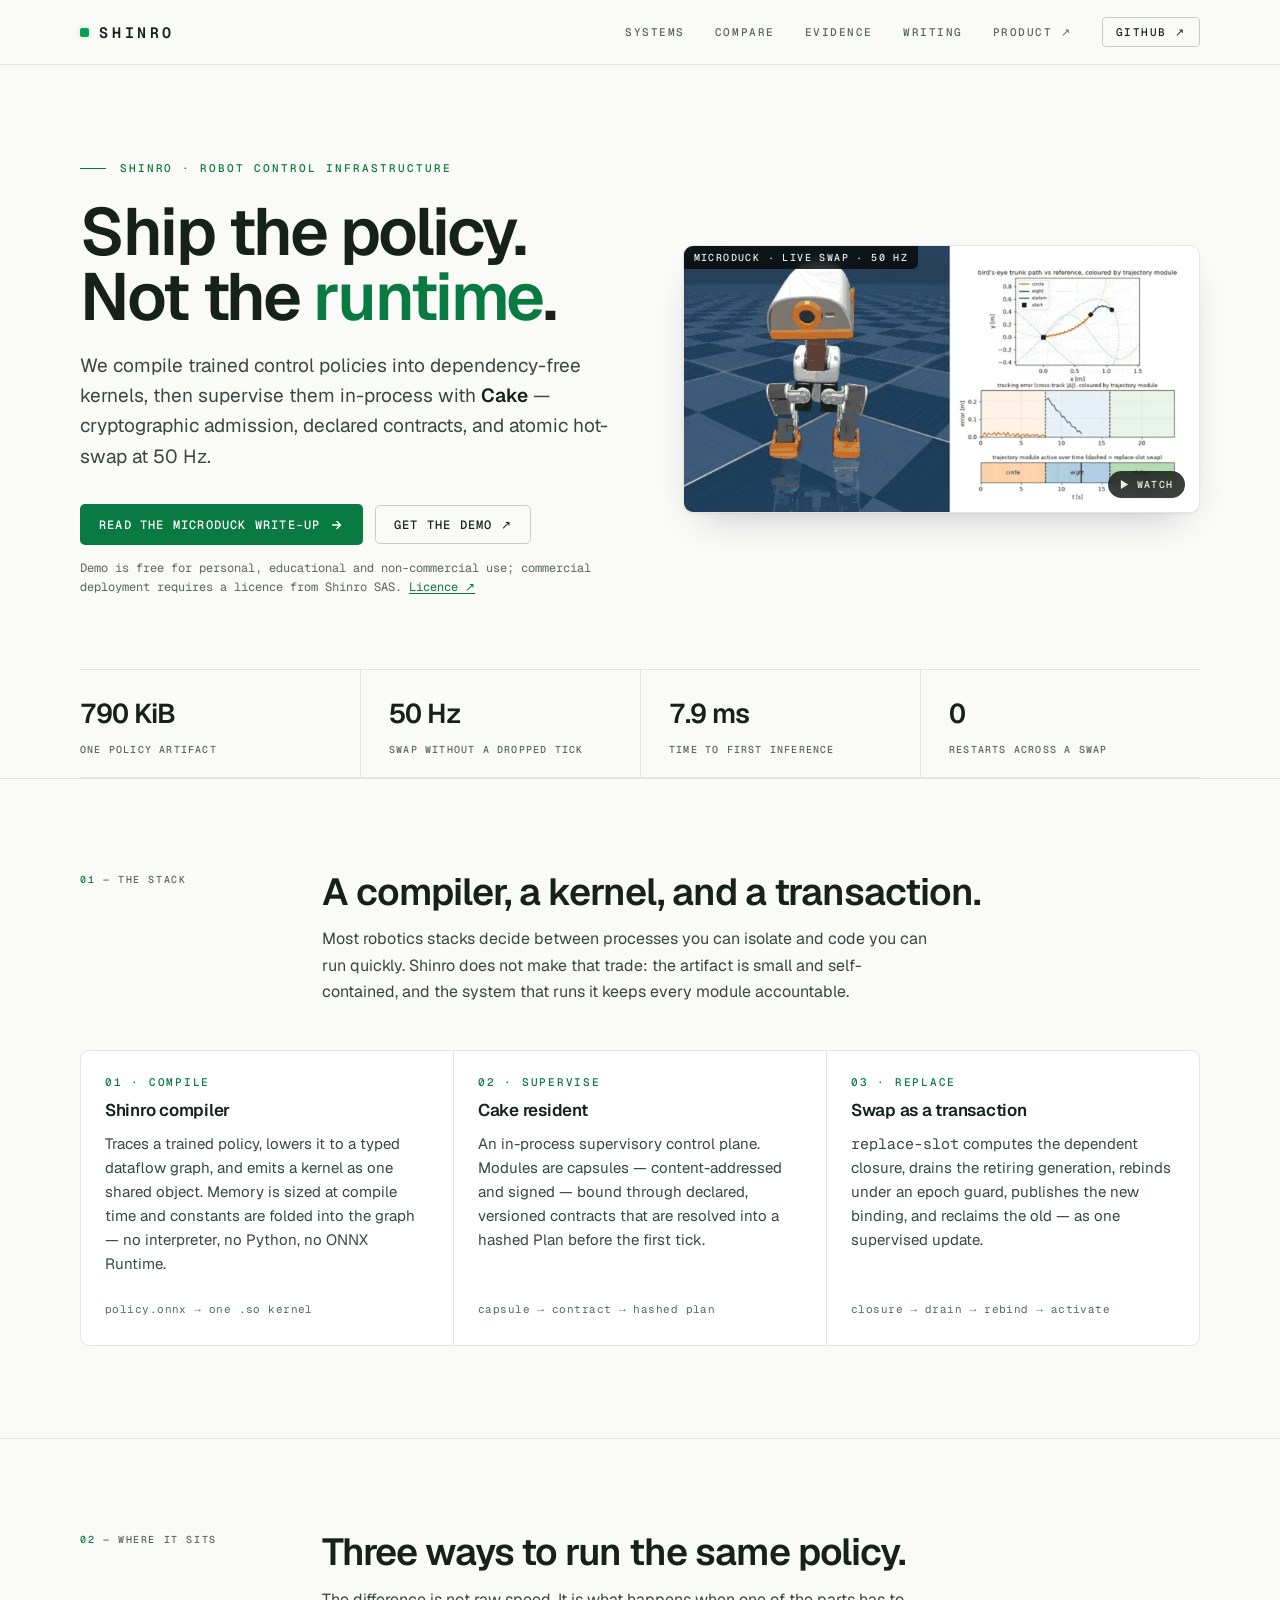
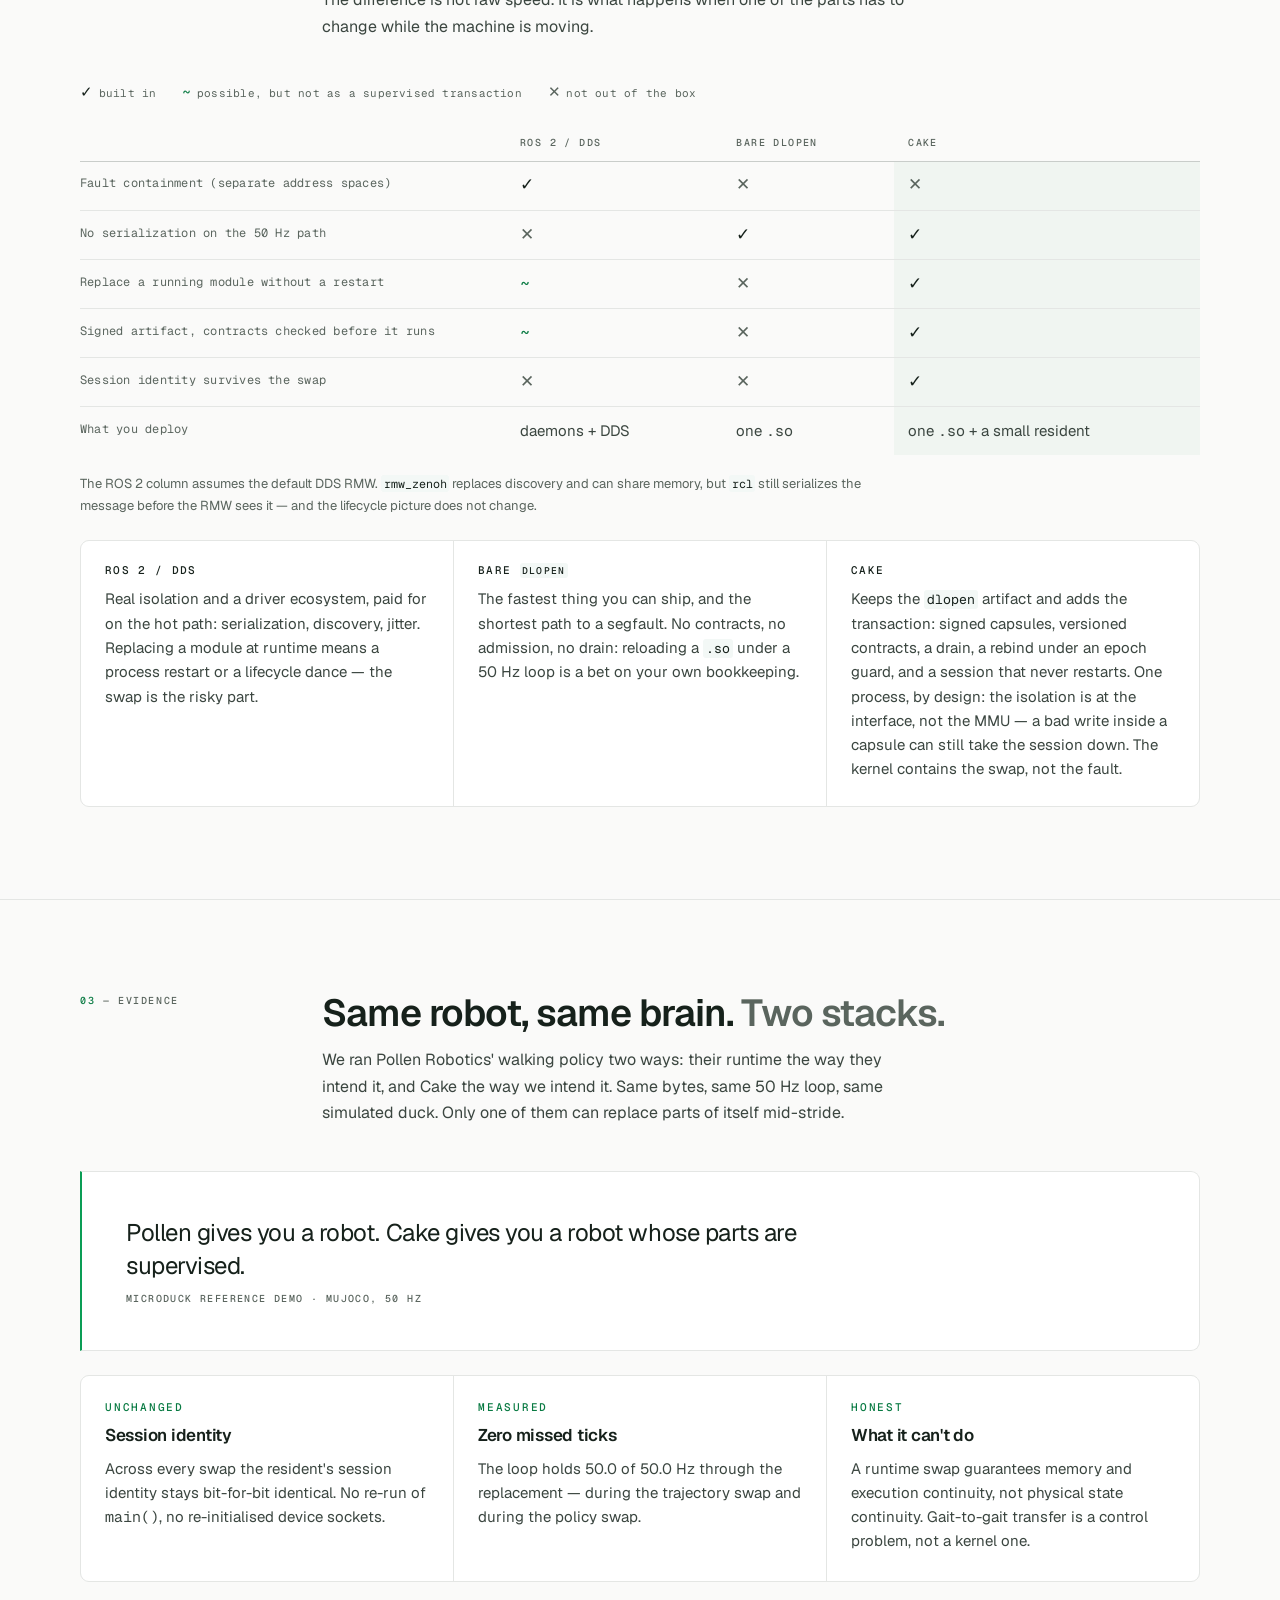
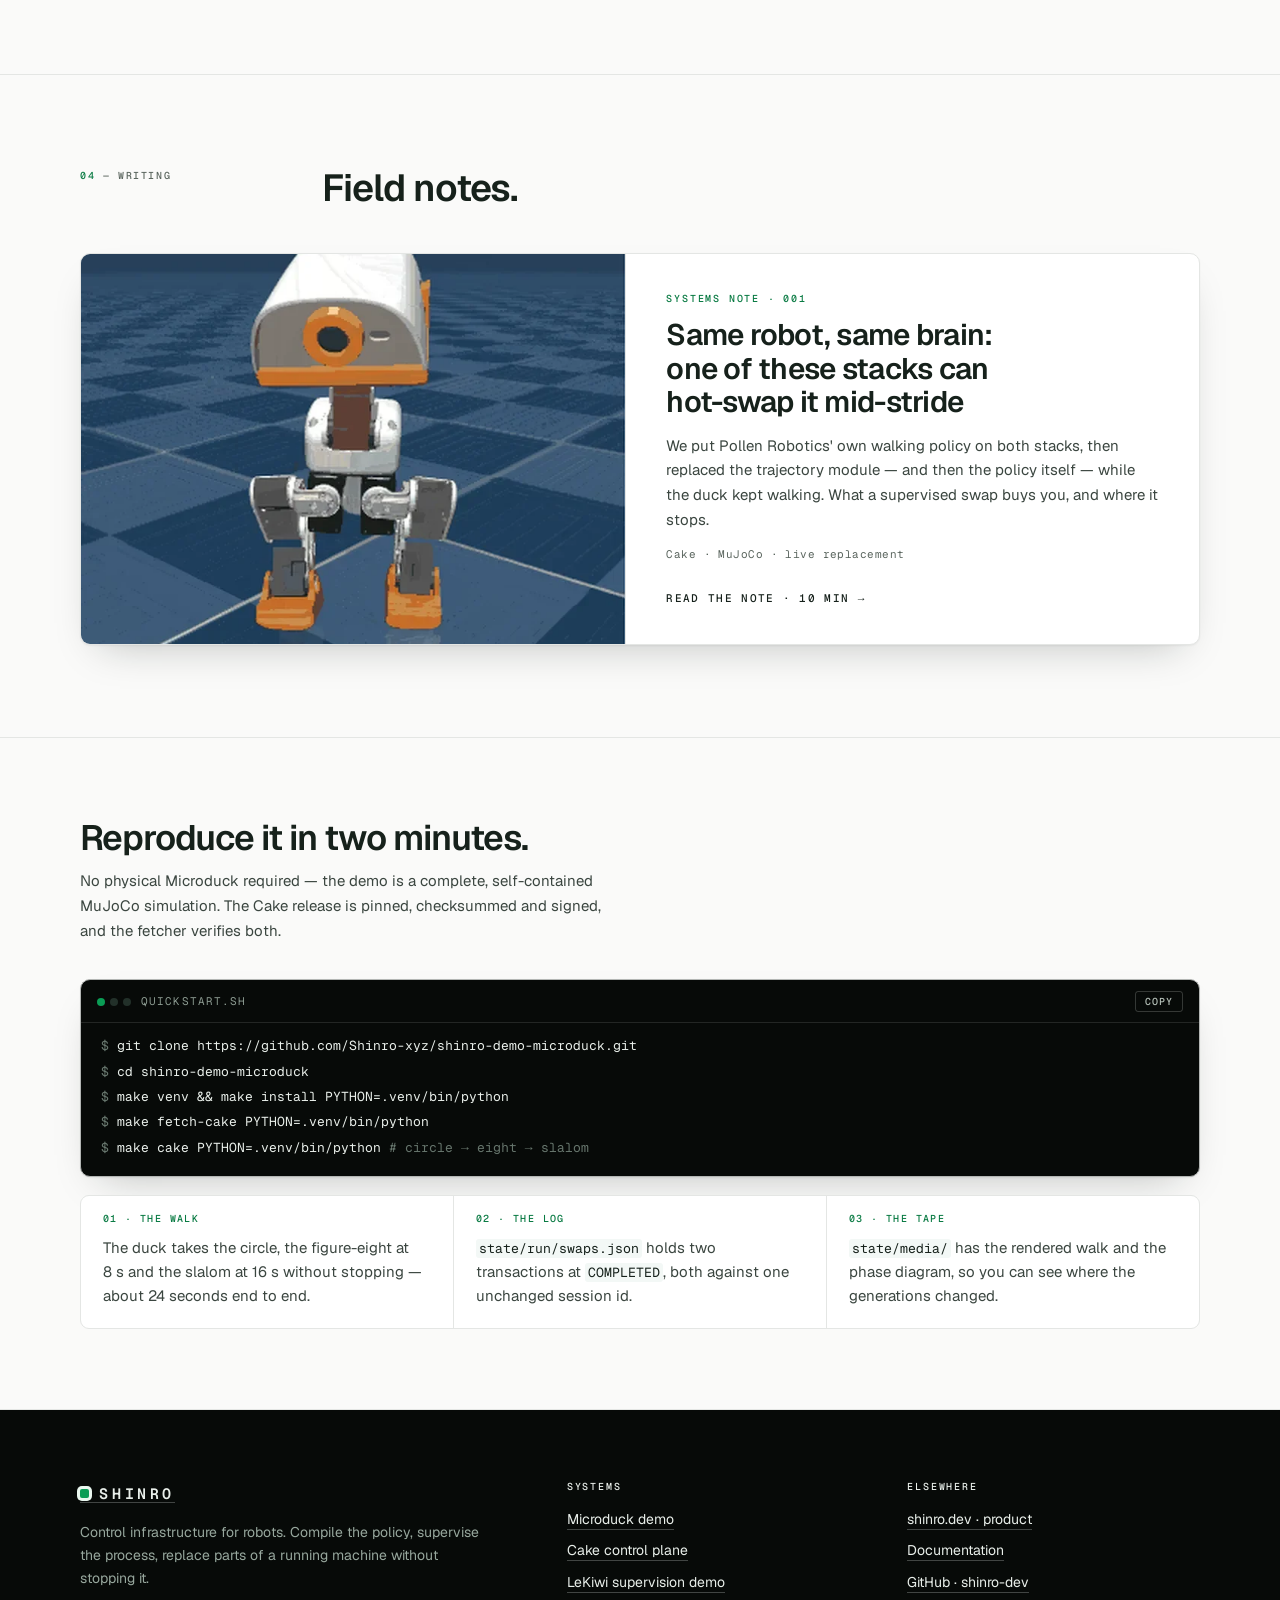
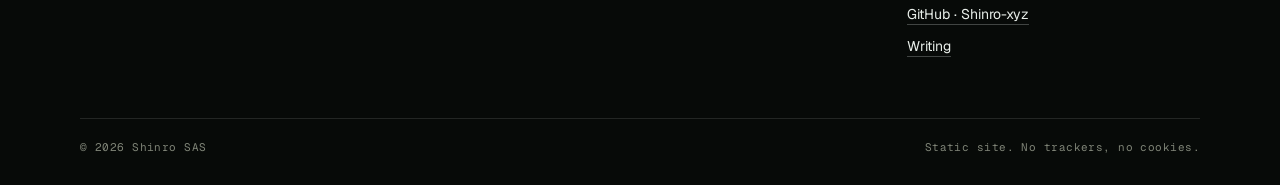
==== commit 7e7b2b50: "Link the site to shinro.dev, add an RSS feed, disclose the demo licence - nav: Product -> https://sh" ====
--- a/index.html
+++ b/index.html
@@ -6,6 +6,8 @@
 <title>Shinro — control infrastructure for robots</title>
 <meta name="description" content="Shinro compiles trained control policies into dependency-free kernels and supervises them in-process with Cake: cryptographic admission, declared contracts, and atomic hot-swap at 50 Hz.">
 <link rel="canonical" href="https://shinro-dev.github.io/">
+<link rel="alternate" type="application/rss+xml" title="Shinro — Writing" href="/feed.xml">
+<meta name="author" content="Shinro">
 <meta property="og:type" content="website">
 <meta property="og:site_name" content="Shinro">
 <meta property="og:title" content="Shinro — control infrastructure for robots">
@@ -30,6 +32,7 @@
       <a href="#compare" class="hide-sm">Compare</a>
       <a href="#evidence" class="hide-sm">Evidence</a>
       <a href="/writing/">Writing</a>
+      <a href="https://shinro.dev">Product ↗</a>
       <a class="nav-cta" href="https://github.com/Shinro-xyz">GitHub ↗</a>
     </nav>
   </div>
@@ -54,6 +57,11 @@
           </a>
           <a class="btn btn-ghost" href="https://github.com/Shinro-xyz/shinro-demo-microduck">Get the demo ↗</a>
         </div>
+        <p class="actions-note">
+          Demo is free for personal, educational and non-commercial use;
+          commercial deployment requires a licence from Shinro SAS.
+          <a href="https://github.com/Shinro-xyz/shinro-demo-microduck/blob/main/LICENSE">Licence ↗</a>
+        </p>
       </div>
 
       <a class="shot" href="/writing/same-robot-same-brain/#demo" aria-label="Watch the Microduck trajectory swap demo">
@@ -72,7 +80,7 @@
       <div><b>790&nbsp;KiB</b><span>one policy artifact</span></div>
       <div><b>50&nbsp;Hz</b><span>swap without a dropped tick</span></div>
       <div><b>7.9&nbsp;ms</b><span>time to first inference</span></div>
-      <div><b>0</b><span>runtime deps in-process</span></div>
+      <div><b>0</b><span>restarts across a swap</span></div>
     </div>
   </div>
 
@@ -368,6 +376,8 @@
       <div class="footer-col">
         <h2>Elsewhere</h2>
         <ul>
+          <li><a href="https://shinro.dev">shinro.dev · product</a></li>
+          <li><a href="https://docs.shinro.dev">Documentation</a></li>
           <li><a href="https://github.com/shinro-dev">GitHub · shinro-dev</a></li>
           <li><a href="https://github.com/Shinro-xyz">GitHub · Shinro-xyz</a></li>
           <li><a href="/writing/">Writing</a></li>
--- a/assets/css/site.css
+++ b/assets/css/site.css
@@ -345,6 +345,18 @@
   margin-top: 2rem;
 }
 
+/* small print under the hero actions and post-end buttons */
+.actions-note {
+  margin-top: 0.85rem;
+  color: var(--muted);
+  font: 400 0.75rem/1.6 var(--mono);
+}
+
+.actions-note a {
+  text-decoration: underline;
+  text-underline-offset: 2px;
+}
+
 .btn {
   display: inline-flex;
   align-items: center;
@@ -1525,6 +1537,46 @@
   background: var(--accent-bright);
   border-color: transparent;
   color: var(--on-accent);
+}
+
+/* generic document tables (tools/new-post.py) */
+.table-wrap {
+  overflow-x: auto;
+  margin: 2em 0;
+}
+
+.data {
+  width: 100%;
+  border-collapse: collapse;
+  font-size: 0.9375rem;
+  line-height: 1.5;
+}
+
+.data th,
+.data td {
+  padding: 0.72rem 0.85rem;
+  border-bottom: 1px solid var(--line);
+  text-align: left;
+  vertical-align: top;
+}
+
+.data thead th {
+  padding-top: 0;
+  border-bottom: 1px solid var(--line-strong);
+  color: var(--muted);
+  font: 500 0.625rem/1.4 var(--mono);
+  letter-spacing: 0.12em;
+  text-transform: uppercase;
+}
+
+.data tbody tr:last-child td {
+  border-bottom: 0;
+}
+
+@media (max-width: 700px) {
+  .data {
+    min-width: 34rem;
+  }
 }
 
 /* comparison table */
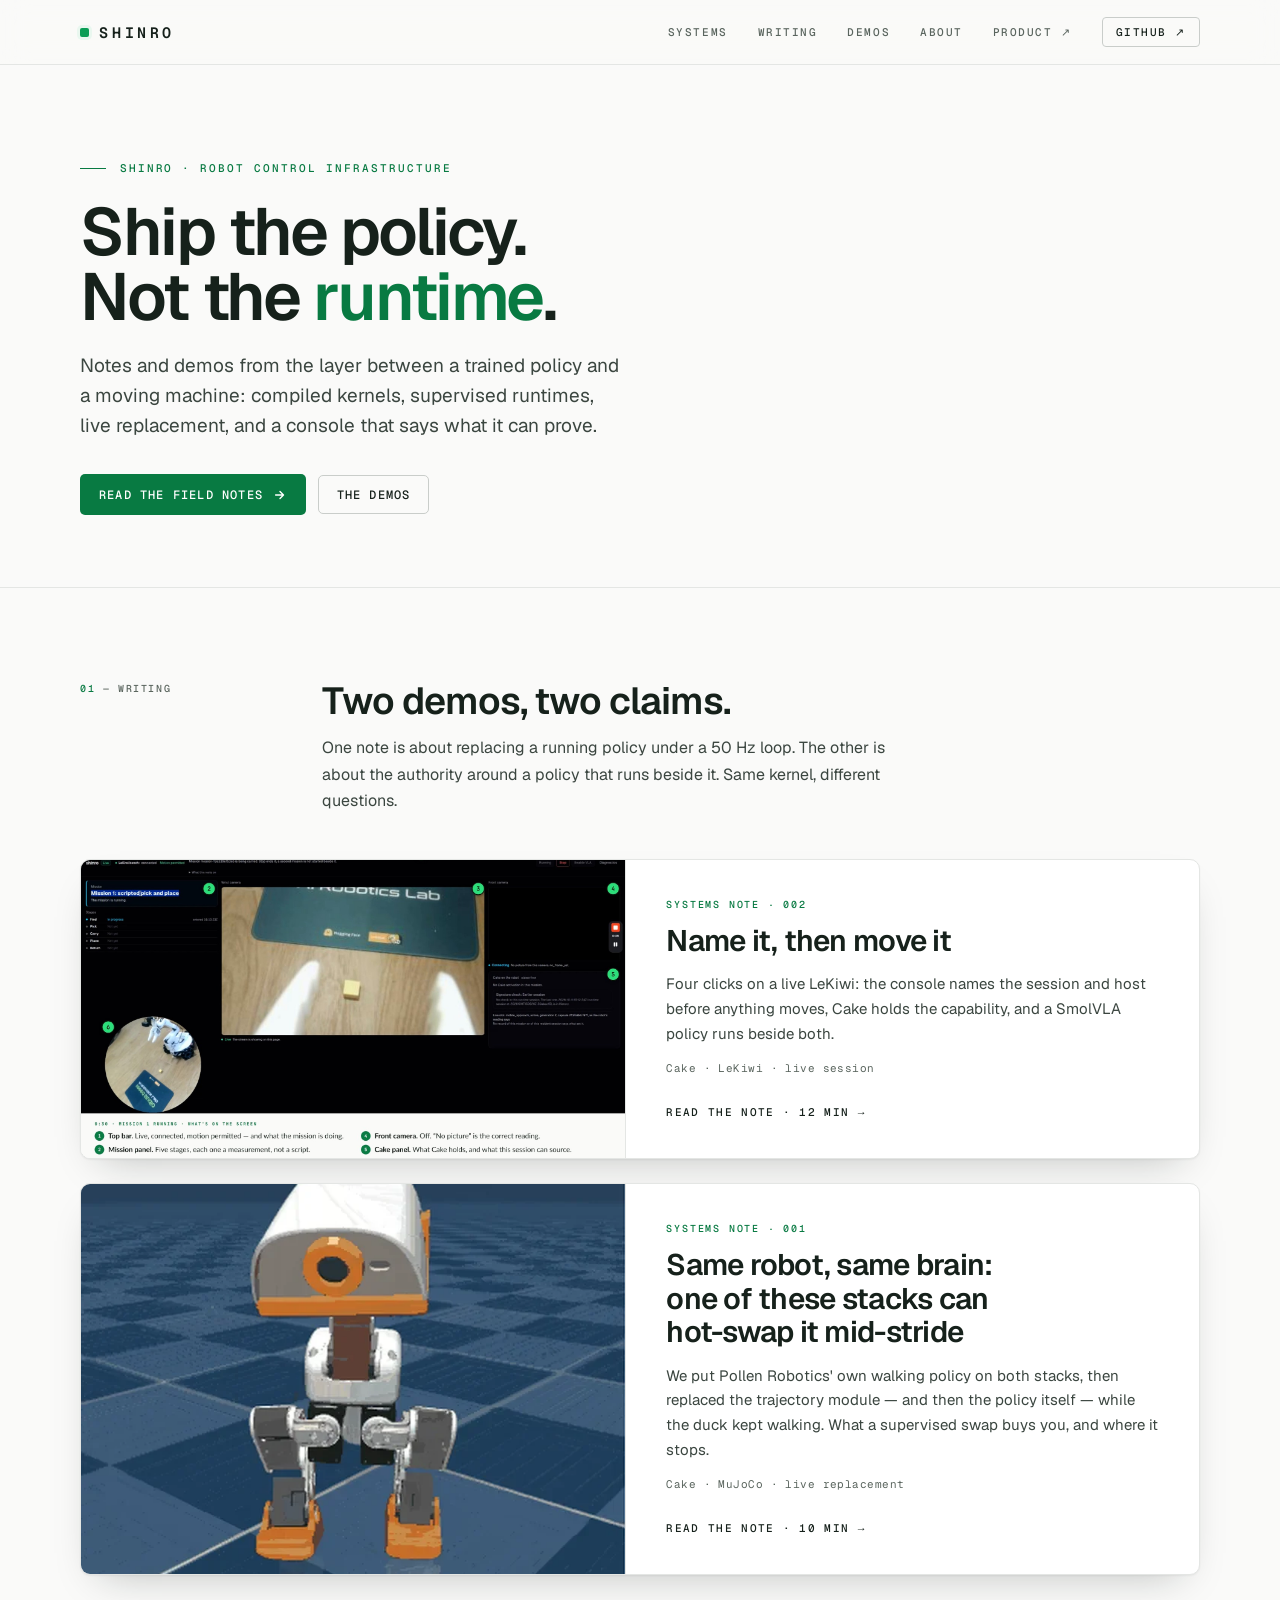
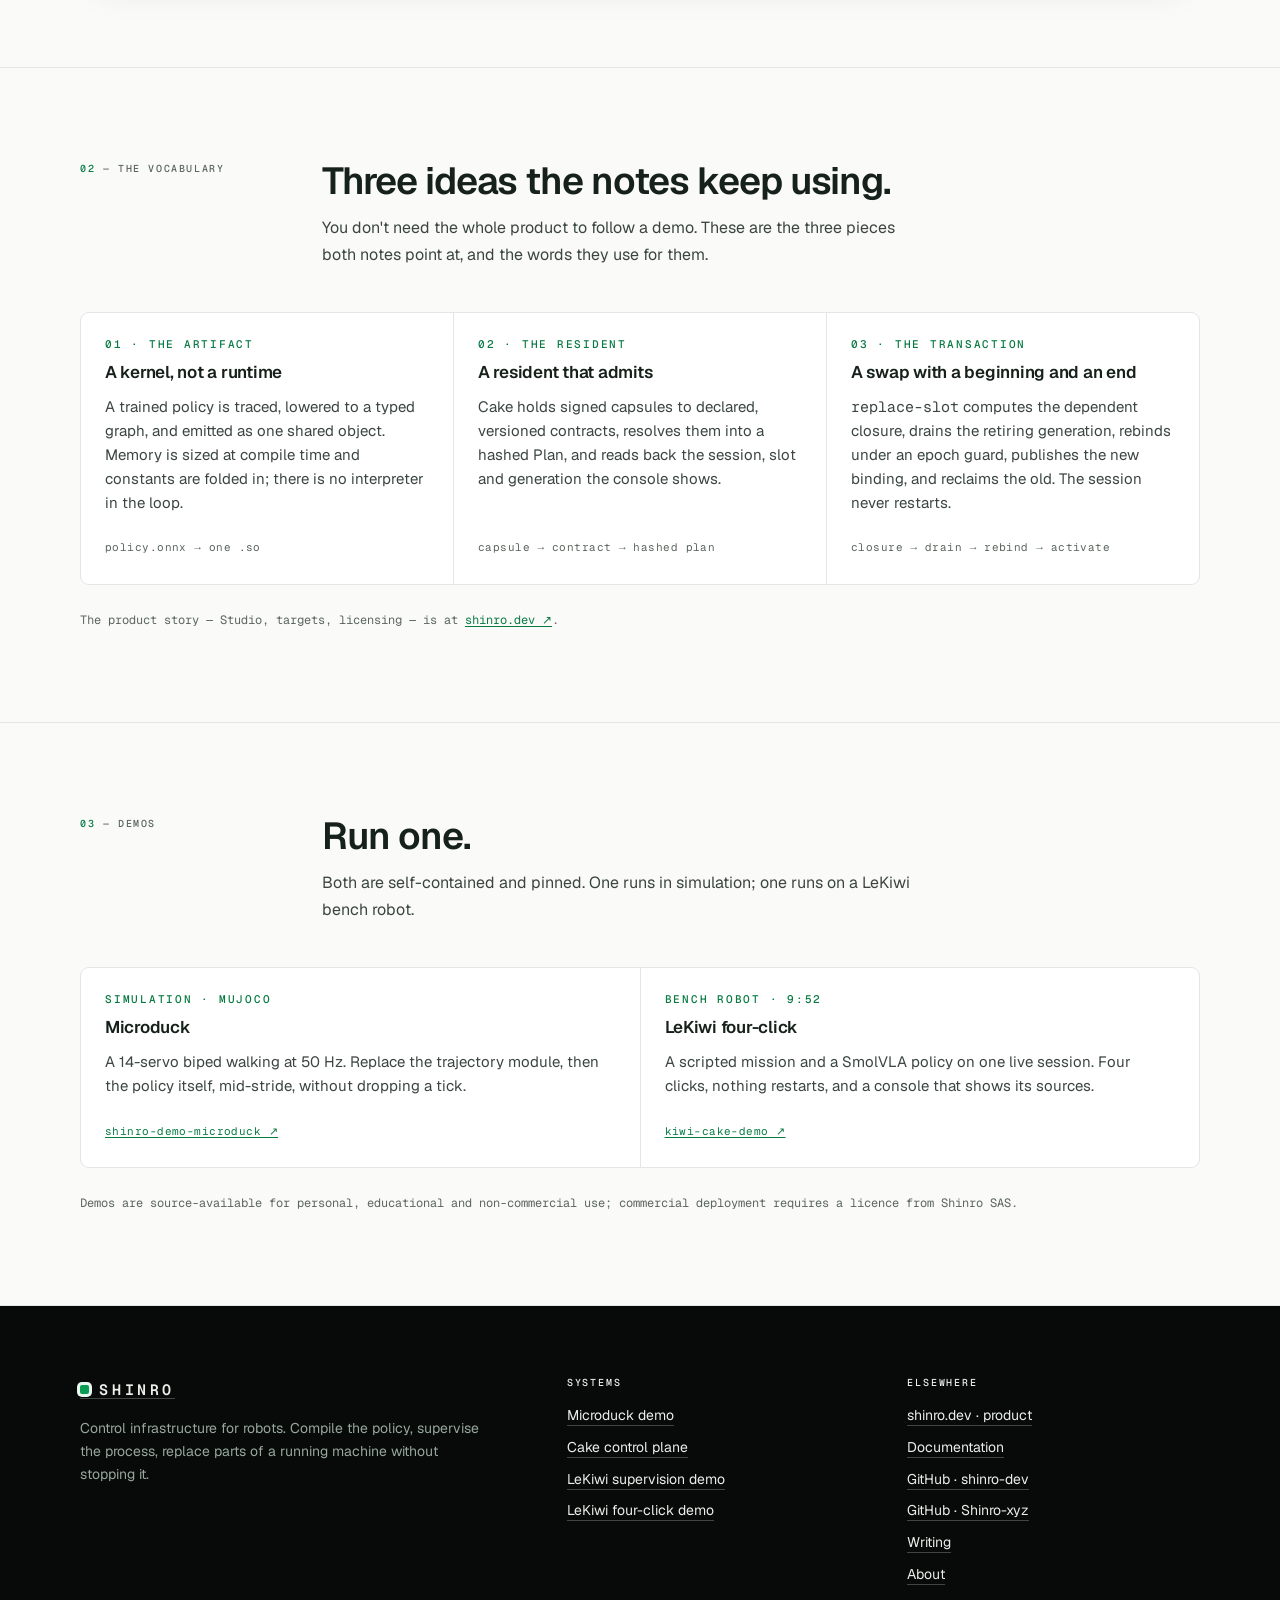
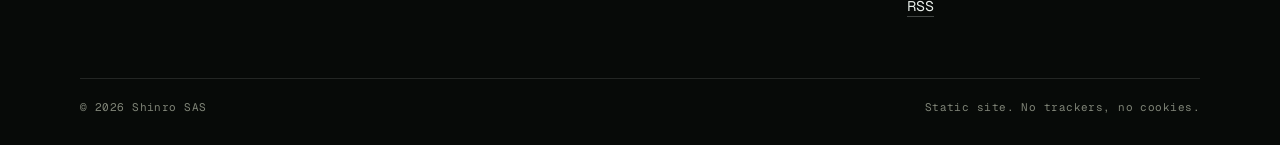
==== commit f558ac4d: "Add the four-click note, a directory home, and an About page - writing/name-it-then-move-it: the LeK" ====
--- a/index.html
+++ b/index.html
@@ -4,22 +4,38 @@
 <meta charset="utf-8">
 <meta name="viewport" content="width=device-width, initial-scale=1">
 <title>Shinro — control infrastructure for robots</title>
-<meta name="description" content="Shinro compiles trained control policies into dependency-free kernels and supervises them in-process with Cake: cryptographic admission, declared contracts, and atomic hot-swap at 50 Hz.">
+<meta name="description" content="Notes and demos from the control layer: compiled kernels, supervised runtimes, live replacement, and a console that says what it can prove.">
 <link rel="canonical" href="https://shinro-dev.github.io/">
 <link rel="alternate" type="application/rss+xml" title="Shinro — Writing" href="/feed.xml">
 <meta name="author" content="Shinro">
 <meta property="og:type" content="website">
 <meta property="og:site_name" content="Shinro">
 <meta property="og:title" content="Shinro — control infrastructure for robots">
-<meta property="og:description" content="Ship the policy, not the runtime. Compiled control kernels, supervised in-process.">
+<meta property="og:description" content="Notes and demos from the control layer: compiled kernels, supervised runtimes, live replacement, and the evidence around them.">
 <meta property="og:url" content="https://shinro-dev.github.io/">
-<meta property="og:image" content="https://shinro-dev.github.io/assets/img/microduck-walk-poster.webp">
+<meta property="og:image" content="https://shinro-dev.github.io/assets/img/name-it-then-move-it/figure-01.jpg">
 <meta name="twitter:card" content="summary_large_image">
 <link rel="icon" href="/assets/favicon.svg" type="image/svg+xml">
 <meta name="theme-color" content="#fafaf9" media="(prefers-color-scheme: light)">
 <meta name="theme-color" content="#070a08" media="(prefers-color-scheme: dark)">
 <link rel="preload" href="/assets/fonts/geist-latin.woff2" as="font" type="font/woff2" crossorigin>
 <link rel="stylesheet" href="/assets/css/site.css">
+<script type="application/ld+json">
+{
+  "@context": "https://schema.org",
+  "@type": "Organization",
+  "name": "Shinro",
+  "url": "https://shinro-dev.github.io/",
+  "logo": "https://shinro-dev.github.io/assets/favicon.svg",
+  "description": "Notes and demos from the control layer: compiled kernels, supervised runtimes, live replacement, and the evidence around them.",
+  "sameAs": [
+    "https://shinro.dev",
+    "https://github.com/Shinro-xyz",
+    "https://github.com/shinro-dev",
+    "https://docs.shinro.dev"
+  ]
+}
+</script>
 </head>
 <body>
 <a class="skip" href="#main">Skip to content</a>
@@ -29,9 +45,9 @@
     <a class="brand" href="/">Shinro</a>
     <nav class="site-nav" aria-label="Primary">
       <a href="#stack" class="hide-sm">Systems</a>
-      <a href="#compare" class="hide-sm">Compare</a>
-      <a href="#evidence" class="hide-sm">Evidence</a>
       <a href="/writing/">Writing</a>
+      <a href="#demos" class="hide-sm">Demos</a>
+      <a href="/about/" class="hide-sm">About</a>
       <a href="https://shinro.dev">Product ↗</a>
       <a class="nav-cta" href="https://github.com/Shinro-xyz">GitHub ↗</a>
     </nav>
@@ -41,315 +57,170 @@
 <main id="main">
 
   <section class="hero">
-    <div class="wrap hero-grid">
-      <div>
-        <p class="eyebrow">Shinro · robot control infrastructure</p>
-        <h1>Ship the policy.<br>Not the <em>runtime</em>.</h1>
-        <p class="lead">
-          We compile trained control policies into dependency-free kernels, then
-          supervise them in-process with <strong>Cake</strong> — cryptographic
-          admission, declared contracts, and atomic hot-swap at 50&nbsp;Hz.
-        </p>
-        <div class="actions">
-          <a class="btn btn-primary" href="/writing/same-robot-same-brain/">
-            Read the Microduck write-up
-            <svg viewBox="0 0 16 16" fill="none" aria-hidden="true"><path d="M3 8h9M8 4l4 4-4 4" stroke="currentColor" stroke-width="1.6" stroke-linecap="round" stroke-linejoin="round"/></svg>
-          </a>
-          <a class="btn btn-ghost" href="https://github.com/Shinro-xyz/shinro-demo-microduck">Get the demo ↗</a>
+    <div class="wrap">
+      <p class="eyebrow">Shinro · robot control infrastructure</p>
+      <h1>Ship the policy.<br>Not the <em>runtime</em>.</h1>
+      <p class="lead">
+        Notes and demos from the layer between a trained policy and a moving
+        machine: compiled kernels, supervised runtimes, live replacement, and a
+        console that says what it can prove.
+      </p>
+      <div class="actions">
+        <a class="btn btn-primary" href="/writing/">
+          Read the field notes
+          <svg viewBox="0 0 16 16" fill="none" aria-hidden="true"><path d="M3 8h9M8 4l4 4-4 4" stroke="currentColor" stroke-width="1.6" stroke-linecap="round" stroke-linejoin="round"/></svg>
+        </a>
+        <a class="btn btn-ghost" href="#demos">The demos</a>
+      </div>
+    </div>
+  </section>
+
+  <section class="section" id="writing">
+    <div class="wrap">
+      <div class="sec-head">
+        <p class="sec-label"><em>01</em> — Writing</p>
+        <div>
+          <h2 class="sec-title">Two demos, two claims.</h2>
+          <p class="sec-intro">
+            One note is about replacing a running policy under a 50&nbsp;Hz loop. The
+            other is about the authority around a policy that runs beside it. Same
+            kernel, different questions.
+          </p>
         </div>
-        <p class="actions-note">
-          Demo is free for personal, educational and non-commercial use;
-          commercial deployment requires a licence from Shinro SAS.
-          <a href="https://github.com/Shinro-xyz/shinro-demo-microduck/blob/main/LICENSE">Licence ↗</a>
-        </p>
-      </div>
-
-      <a class="shot" href="/writing/same-robot-same-brain/#demo" aria-label="Watch the Microduck trajectory swap demo">
-        <img src="/assets/img/microduck-walk-poster.webp" width="1396" height="720" alt="A Microduck biped walking in MuJoCo beside telemetry plots showing the trajectory module being swapped from circle to figure-eight to slalom.">
-        <span class="shot-tag">Microduck · live swap · 50 Hz</span>
-        <span class="shot-play">
-          <svg viewBox="0 0 10 10" aria-hidden="true"><path d="M1 0l8 5-8 5z" fill="currentColor"/></svg>
-          Watch
-        </span>
-      </a>
-    </div>
-  </section>
-
-  <div class="wrap">
-    <div class="specs">
-      <div><b>790&nbsp;KiB</b><span>one policy artifact</span></div>
-      <div><b>50&nbsp;Hz</b><span>swap without a dropped tick</span></div>
-      <div><b>7.9&nbsp;ms</b><span>time to first inference</span></div>
-      <div><b>0</b><span>restarts across a swap</span></div>
-    </div>
-  </div>
+      </div>
+
+      <div style="display: grid; gap: 24px;">
+        <a class="post-card" href="/writing/name-it-then-move-it/">
+          <div class="media">
+            <img src="/assets/img/name-it-then-move-it/figure-01.jpg" width="1800" height="1144" loading="lazy" alt="The operator console during mission 1, with six numbered markers.">
+          </div>
+          <div class="body">
+            <span class="kicker">Systems note · 002</span>
+            <h3>Name it, then move it</h3>
+            <p>
+              Four clicks on a live LeKiwi: the console names the session and host
+              before anything moves, Cake holds the capability, and a SmolVLA policy
+              runs beside both.
+            </p>
+            <span class="tags">Cake · LeKiwi · live session</span>
+            <span class="more">Read the note · 12 min →</span>
+          </div>
+        </a>
+
+        <a class="post-card" href="/writing/same-robot-same-brain/">
+          <div class="media">
+            <img src="/assets/img/microduck-walk-square.webp" width="720" height="720" loading="lazy" alt="">
+          </div>
+          <div class="body">
+            <span class="kicker">Systems note · 001</span>
+            <h3>Same robot, same brain: one of these stacks can hot-swap it mid-stride</h3>
+            <p>
+              We put Pollen Robotics' own walking policy on both stacks, then replaced
+              the trajectory module — and then the policy itself — while the duck kept
+              walking. What a supervised swap buys you, and where it stops.
+            </p>
+            <span class="tags">Cake · MuJoCo · live replacement</span>
+            <span class="more">Read the note · 10 min →</span>
+          </div>
+        </a>
+      </div>
+    </div>
+  </section>
 
   <section class="section" id="stack">
     <div class="wrap">
       <div class="sec-head">
-        <p class="sec-label"><em>01</em> — The stack</p>
+        <p class="sec-label"><em>02</em> — The vocabulary</p>
         <div>
-          <h2 class="sec-title">A compiler, a kernel, and a transaction.</h2>
+          <h2 class="sec-title">Three ideas the notes keep using.</h2>
           <p class="sec-intro">
-            Most robotics stacks decide between processes you can isolate and code
-            you can run quickly. Shinro does not make that trade: the artifact is
-            small and self-contained, and the system that runs it keeps every
-            module accountable.
+            You don't need the whole product to follow a demo. These are the three
+            pieces both notes point at, and the words they use for them.
           </p>
         </div>
       </div>
 
       <div class="cards">
         <article class="card">
-          <span class="idx">01 · COMPILE</span>
-          <h3>Shinro compiler</h3>
-          <p>
-            Traces a trained policy, lowers it to a typed dataflow graph, and emits a
-            kernel as one shared object. Memory is sized at compile time and
-            constants are folded into the graph — no interpreter, no Python, no ONNX
-            Runtime.
-          </p>
-          <span class="tag">policy.onnx → one .so kernel</span>
-        </article>
-
-        <article class="card">
-          <span class="idx">02 · SUPERVISE</span>
-          <h3>Cake resident</h3>
-          <p>
-            An in-process supervisory control plane. Modules are capsules —
-            content-addressed and signed — bound through declared, versioned
-            contracts that are resolved into a hashed Plan before the first tick.
+          <span class="idx">01 · THE ARTIFACT</span>
+          <h3>A kernel, not a runtime</h3>
+          <p>
+            A trained policy is traced, lowered to a typed graph, and emitted as one
+            shared object. Memory is sized at compile time and constants are folded
+            in; there is no interpreter in the loop.
+          </p>
+          <span class="tag">policy.onnx → one .so</span>
+        </article>
+
+        <article class="card">
+          <span class="idx">02 · THE RESIDENT</span>
+          <h3>A resident that admits</h3>
+          <p>
+            Cake holds signed capsules to declared, versioned contracts, resolves
+            them into a hashed Plan, and reads back the session, slot and generation
+            the console shows.
           </p>
           <span class="tag">capsule → contract → hashed plan</span>
         </article>
 
         <article class="card">
-          <span class="idx">03 · REPLACE</span>
-          <h3>Swap as a transaction</h3>
+          <span class="idx">03 · THE TRANSACTION</span>
+          <h3>A swap with a beginning and an end</h3>
           <p>
             <code>replace-slot</code> computes the dependent closure, drains the
             retiring generation, rebinds under an epoch guard, publishes the new
-            binding, and reclaims the old — as one supervised update.
+            binding, and reclaims the old. The session never restarts.
           </p>
           <span class="tag">closure → drain → rebind → activate</span>
         </article>
       </div>
-    </div>
-  </section>
-
-
-  <section class="section" id="compare">
+
+      <p class="actions-note" style="margin-top: 1.6rem;">
+        The product story — Studio, targets, licensing — is at
+        <a href="https://shinro.dev">shinro.dev ↗</a>.
+      </p>
+    </div>
+  </section>
+
+  <section class="section" id="demos">
     <div class="wrap">
       <div class="sec-head">
-        <p class="sec-label"><em>02</em> — Where it sits</p>
+        <p class="sec-label"><em>03</em> — Demos</p>
         <div>
-          <h2 class="sec-title">Three ways to run the same policy.</h2>
+          <h2 class="sec-title">Run one.</h2>
           <p class="sec-intro">
-            The difference is not raw speed. It is what happens when one of the
-            parts has to change while the machine is moving.
+            Both are self-contained and pinned. One runs in simulation; one runs on
+            a LeKiwi bench robot.
           </p>
         </div>
       </div>
 
-      <p class="legend">
-        <span><b class="g g-yes">✓</b> built in</span>
-        <span><b class="g g-part">~</b> possible, but not as a supervised transaction</span>
-        <span><b class="g g-no">✕</b> not out of the box</span>
+      <div class="cards two">
+        <article class="card">
+          <span class="idx">SIMULATION · MUJOCO</span>
+          <h3>Microduck</h3>
+          <p>
+            A 14-servo biped walking at 50&nbsp;Hz. Replace the trajectory module,
+            then the policy itself, mid-stride, without dropping a tick.
+          </p>
+          <span class="tag"><a href="https://github.com/Shinro-xyz/shinro-demo-microduck">shinro-demo-microduck ↗</a></span>
+        </article>
+
+        <article class="card">
+          <span class="idx">BENCH ROBOT · 9:52</span>
+          <h3>LeKiwi four-click</h3>
+          <p>
+            A scripted mission and a SmolVLA policy on one live session. Four clicks,
+            nothing restarts, and a console that shows its sources.
+          </p>
+          <span class="tag"><a href="https://github.com/shinro-dev/kiwi-cake-demo/tree/publish/vla-four-click-demo-20261013">kiwi-cake-demo ↗</a></span>
+        </article>
+      </div>
+
+      <p class="actions-note" style="margin-top: 1.6rem;">
+        Demos are source-available for personal, educational and non-commercial use;
+        commercial deployment requires a licence from Shinro SAS.
       </p>
-
-      <table class="compare compare-verdict">
-        <thead>
-          <tr>
-            <th scope="col"><span class="sr-only">Property</span></th>
-            <th scope="col">ROS 2 / DDS</th>
-            <th scope="col">Bare <code>dlopen</code></th>
-            <th scope="col">Cake</th>
-          </tr>
-        </thead>
-        <tbody>
-          <tr>
-            <td>Fault containment (separate address spaces)</td>
-            <td data-label="ROS 2 / DDS"><span class="g g-yes">✓<span class="sr-only">Yes</span></span></td>
-            <td data-label="Bare dlopen"><span class="g g-no">✕<span class="sr-only">No</span></span></td>
-            <td class="cake" data-label="Cake"><span class="g g-no">✕<span class="sr-only">No</span></span></td>
-          </tr>
-          <tr>
-            <td>No serialization on the 50 Hz path</td>
-            <td data-label="ROS 2 / DDS"><span class="g g-no">✕<span class="sr-only">No</span></span></td>
-            <td data-label="Bare dlopen"><span class="g g-yes">✓<span class="sr-only">Yes</span></span></td>
-            <td class="cake" data-label="Cake"><span class="g g-yes">✓<span class="sr-only">Yes</span></span></td>
-          </tr>
-          <tr>
-            <td>Replace a running module without a restart</td>
-            <td data-label="ROS 2 / DDS"><span class="g g-part">~<span class="sr-only">Partial</span></span></td>
-            <td data-label="Bare dlopen"><span class="g g-no">✕<span class="sr-only">No</span></span></td>
-            <td class="cake" data-label="Cake"><span class="g g-yes">✓<span class="sr-only">Yes</span></span></td>
-          </tr>
-          <tr>
-            <td>Signed artifact, contracts checked before it runs</td>
-            <td data-label="ROS 2 / DDS"><span class="g g-part">~<span class="sr-only">Partial</span></span></td>
-            <td data-label="Bare dlopen"><span class="g g-no">✕<span class="sr-only">No</span></span></td>
-            <td class="cake" data-label="Cake"><span class="g g-yes">✓<span class="sr-only">Yes</span></span></td>
-          </tr>
-          <tr>
-            <td>Session identity survives the swap</td>
-            <td data-label="ROS 2 / DDS"><span class="g g-no">✕<span class="sr-only">No</span></span></td>
-            <td data-label="Bare dlopen"><span class="g g-no">✕<span class="sr-only">No</span></span></td>
-            <td class="cake" data-label="Cake"><span class="g g-yes">✓<span class="sr-only">Yes</span></span></td>
-          </tr>
-          <tr>
-            <td>What you deploy</td>
-            <td class="cell-text" data-label="ROS 2 / DDS">daemons + DDS</td>
-            <td class="cell-text" data-label="Bare dlopen">one <code>.so</code></td>
-            <td class="cake cell-text" data-label="Cake">one <code>.so</code> + a small resident</td>
-          </tr>
-        </tbody>
-      </table>
-
-      <p class="compare-foot">
-        The ROS&nbsp;2 column assumes the default DDS RMW. <code>rmw_zenoh</code>
-        replaces discovery and can share memory, but <code>rcl</code> still
-        serializes the message before the RMW sees it — and the lifecycle picture
-        does not change.
-      </p>
-
-      <div class="compare-notes">
-        <div>
-          <h3>ROS 2 / DDS</h3>
-          <p>
-            Real isolation and a driver ecosystem, paid for on the hot path:
-            serialization, discovery, jitter. Replacing a module at runtime means
-            a process restart or a lifecycle dance — the swap is the risky part.
-          </p>
-        </div>
-        <div>
-          <h3>Bare <code>dlopen</code></h3>
-          <p>
-            The fastest thing you can ship, and the shortest path to a segfault. No
-            contracts, no admission, no drain: reloading a <code>.so</code> under a
-            50&nbsp;Hz loop is a bet on your own bookkeeping.
-          </p>
-        </div>
-        <div>
-          <h3>Cake</h3>
-          <p>
-            Keeps the <code>dlopen</code> artifact and adds the transaction: signed
-            capsules, versioned contracts, a drain, a rebind under an epoch guard,
-            and a session that never restarts. One process, by design: the
-            isolation is at the interface, not the MMU — a bad write inside a
-            capsule can still take the session down. The kernel contains the swap,
-            not the fault.
-          </p>
-        </div>
-      </div>
-    </div>
-  </section>
-
-  <section class="section" id="evidence">
-    <div class="wrap">
-      <div class="sec-head">
-        <p class="sec-label"><em>03</em> — Evidence</p>
-        <div>
-          <h2 class="sec-title">Same robot, same brain. <span class="dim">Two stacks.</span></h2>
-          <p class="sec-intro">
-            We ran Pollen Robotics' walking policy two ways: their runtime the way
-            they intend it, and Cake the way we intend it. Same bytes, same 50&nbsp;Hz
-            loop, same simulated duck. Only one of them can replace parts of itself
-            mid-stride.
-          </p>
-        </div>
-      </div>
-
-      <div class="band">
-        <p>Pollen gives you a robot. Cake gives you a robot whose parts are supervised.</p>
-        <cite>Microduck reference demo · MuJoCo, 50 Hz</cite>
-      </div>
-
-      <div class="cards" style="margin-top: 24px;">
-        <article class="card">
-          <span class="idx">UNCHANGED</span>
-          <h3>Session identity</h3>
-          <p>Across every swap the resident's session identity stays bit-for-bit identical. No re-run of <code>main()</code>, no re-initialised device sockets.</p>
-        </article>
-        <article class="card">
-          <span class="idx">MEASURED</span>
-          <h3>Zero missed ticks</h3>
-          <p>The loop holds 50.0 of 50.0&nbsp;Hz through the replacement — during the trajectory swap and during the policy swap.</p>
-        </article>
-        <article class="card">
-          <span class="idx">HONEST</span>
-          <h3>What it can't do</h3>
-          <p>A runtime swap guarantees memory and execution continuity, not physical state continuity. Gait-to-gait transfer is a control problem, not a kernel one.</p>
-        </article>
-      </div>
-    </div>
-  </section>
-
-  <section class="section" id="writing">
-    <div class="wrap">
-      <div class="sec-head">
-        <p class="sec-label"><em>04</em> — Writing</p>
-        <div>
-          <h2 class="sec-title">Field notes.</h2>
-        </div>
-      </div>
-
-      <a class="post-card" href="/writing/same-robot-same-brain/">
-        <div class="media">
-          <img src="/assets/img/microduck-walk-square.webp" width="720" height="720" loading="lazy" alt="">
-        </div>
-        <div class="body">
-          <span class="kicker">Systems note · 001</span>
-          <h3>Same robot, same brain: one of these stacks can hot-swap it mid-stride</h3>
-          <p>
-            We put Pollen Robotics' own walking policy on both stacks, then replaced
-            the trajectory module — and then the policy itself — while the duck kept
-            walking. What a supervised swap buys you, and where it stops.
-          </p>
-          <span class="tags">Cake · MuJoCo · live replacement</span>
-          <span class="more">Read the note · 10 min →</span>
-        </div>
-      </a>
-    </div>
-  </section>
-
-  <section class="cta">
-    <div class="wrap">
-      <div class="cta-head">
-        <h2>Reproduce it in two minutes.</h2>
-        <p>
-          No physical Microduck required — the demo is a complete, self-contained
-          MuJoCo simulation. The Cake release is pinned, checksummed and signed, and
-          the fetcher verifies both.
-        </p>
-      </div>
-      <div class="term">
-        <div class="bar">
-          <span class="dots" aria-hidden="true"><i></i><i></i><i></i></span>
-          <span class="term-title">quickstart.sh</span>
-          <button class="term-copy" type="button" data-copy-term>Copy</button>
-        </div>
-        <div class="line"><span class="prompt">$</span> <span class="cmd">git clone https://github.com/Shinro-xyz/shinro-demo-microduck.git</span></div>
-        <div class="line"><span class="prompt">$</span> <span class="cmd">cd shinro-demo-microduck</span></div>
-        <div class="line"><span class="prompt">$</span> <span class="cmd">make venv &amp;&amp; make install PYTHON=.venv/bin/python</span></div>
-        <div class="line"><span class="prompt">$</span> <span class="cmd">make fetch-cake PYTHON=.venv/bin/python</span></div>
-        <div class="line"><span class="prompt">$</span> <span class="cmd">make cake PYTHON=.venv/bin/python</span> <span class="c"># circle → eight → slalom</span></div>
-      </div>
-
-      <div class="proof">
-        <div>
-          <span class="pnum">01 · the walk</span>
-          <p>The duck takes the circle, the figure-eight at 8&nbsp;s and the slalom at 16&nbsp;s without stopping — about 24 seconds end to end.</p>
-        </div>
-        <div>
-          <span class="pnum">02 · the log</span>
-          <p><code>state/run/swaps.json</code> holds two transactions at <code>COMPLETED</code>, both against one unchanged session id.</p>
-        </div>
-        <div>
-          <span class="pnum">03 · the tape</span>
-          <p><code>state/media/</code> has the rendered walk and the phase diagram, so you can see where the generations changed.</p>
-        </div>
-      </div>
     </div>
   </section>
 
@@ -371,6 +242,7 @@
           <li><a href="https://github.com/Shinro-xyz/shinro-demo-microduck">Microduck demo</a></li>
           <li><a href="https://github.com/Shinro-xyz/shinro-demo-microduck/blob/main/docs/cake-control-plane.md">Cake control plane</a></li>
           <li><a href="https://github.com/shinro-dev/kiwi-cake-demo">LeKiwi supervision demo</a></li>
+          <li><a href="https://github.com/shinro-dev/kiwi-cake-demo/tree/publish/vla-four-click-demo-20261013">LeKiwi four-click demo</a></li>
         </ul>
       </div>
       <div class="footer-col">
@@ -381,6 +253,8 @@
           <li><a href="https://github.com/shinro-dev">GitHub · shinro-dev</a></li>
           <li><a href="https://github.com/Shinro-xyz">GitHub · Shinro-xyz</a></li>
           <li><a href="/writing/">Writing</a></li>
+          <li><a href="/about/">About</a></li>
+          <li><a href="/feed.xml">RSS</a></li>
         </ul>
       </div>
     </div>
--- a/assets/css/site.css
+++ b/assets/css/site.css
@@ -240,6 +240,7 @@
 }
 
 .site-nav a {
+  white-space: nowrap;
   color: var(--muted);
   text-decoration: none;
   font: 500 0.6875rem/1 var(--mono);
@@ -584,6 +585,12 @@
   }
 }
 
+@media (min-width: 840px) {
+  .cards.two {
+    grid-template-columns: repeat(2, 1fr);
+  }
+}
+
 .card {
   display: flex;
   flex-direction: column;
@@ -1575,7 +1582,44 @@
 
 @media (max-width: 700px) {
   .data {
-    min-width: 34rem;
+    min-width: 0;
+  }
+
+  .data thead {
+    display: none;
+  }
+
+  .data,
+  .data tbody,
+  .data tr,
+  .data td {
+    display: block;
+    width: 100%;
+  }
+
+  .data tr {
+    padding: 0.75rem 0;
+    border-bottom: 1px solid var(--line);
+  }
+
+  .data tr:last-child {
+    border-bottom: 0;
+  }
+
+  .data td {
+    display: grid;
+    grid-template-columns: 8.5rem 1fr;
+    gap: 0.6rem;
+    padding: 0.15rem 0;
+    border: 0;
+  }
+
+  .data td::before {
+    content: attr(data-label);
+    color: var(--muted);
+    font: 500 0.625rem/1.6 var(--mono);
+    letter-spacing: 0.1em;
+    text-transform: uppercase;
   }
 }
 
@@ -1729,6 +1773,27 @@
   color: var(--accent);
   font: 500 0.625rem/1 var(--mono);
   letter-spacing: 0.18em;
+  text-transform: uppercase;
+}
+
+/* UI readback callouts (post: name-it-then-move-it) */
+.note.ui::before {
+  content: none;
+}
+
+.note.ui strong {
+  color: var(--accent);
+  font-family: var(--mono);
+  font-size: 0.72rem;
+  letter-spacing: 0.1em;
+  text-transform: uppercase;
+}
+
+.note.ui .k {
+  margin-bottom: 0.6rem;
+  color: var(--accent);
+  font: 500 0.625rem/1.3 var(--mono);
+  letter-spacing: 0.16em;
   text-transform: uppercase;
 }
 
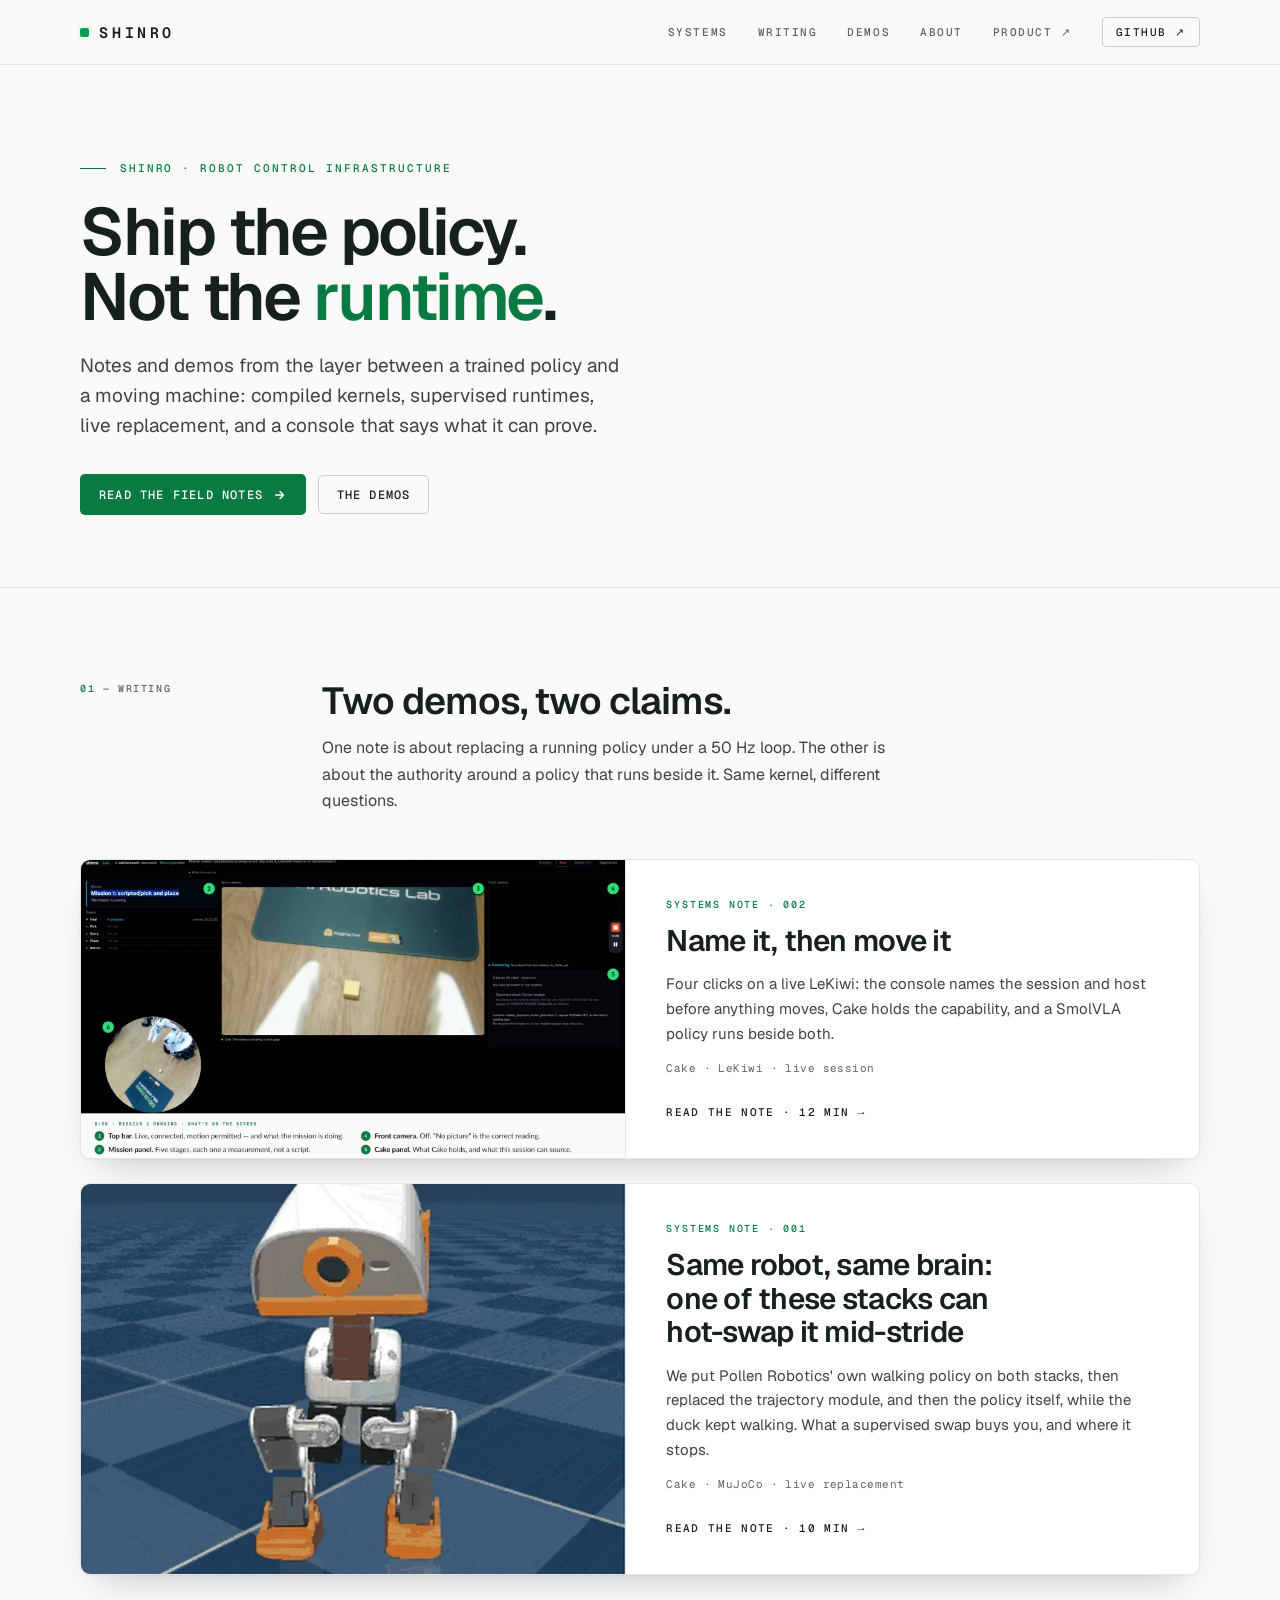
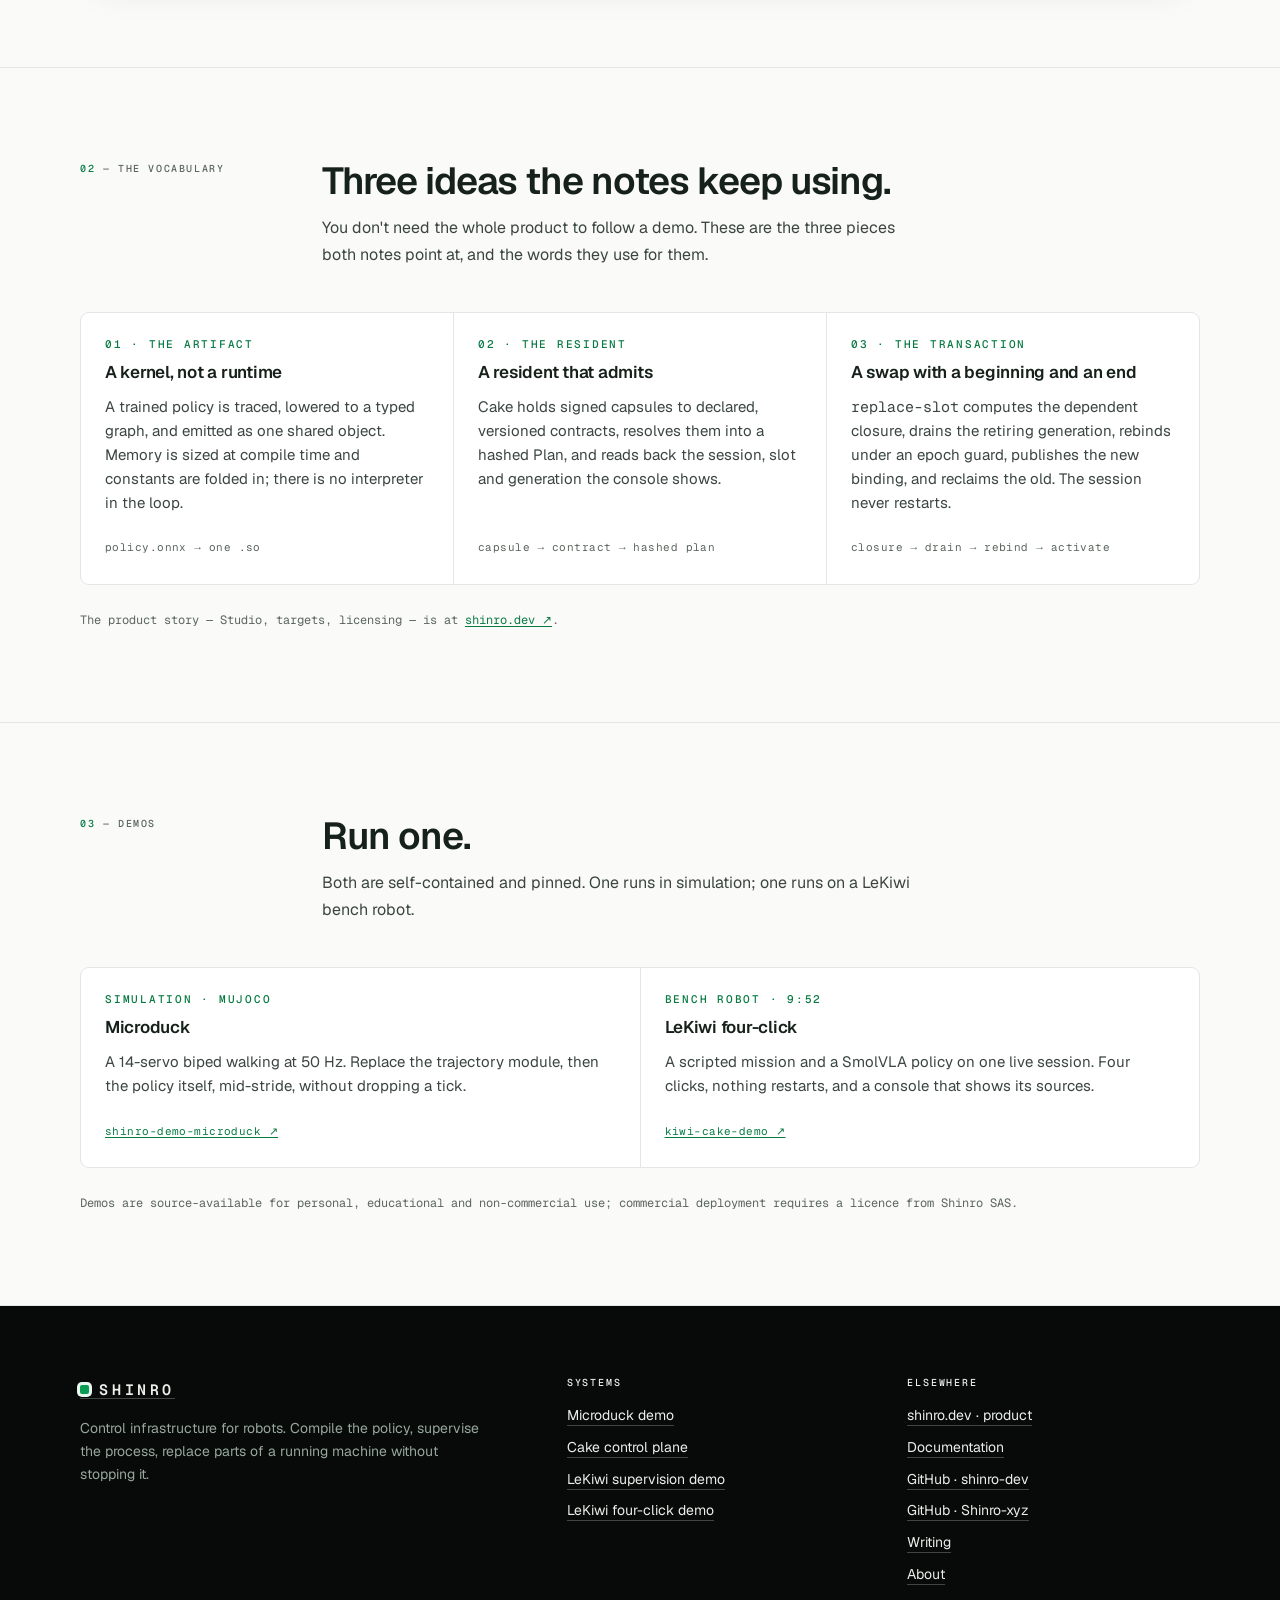
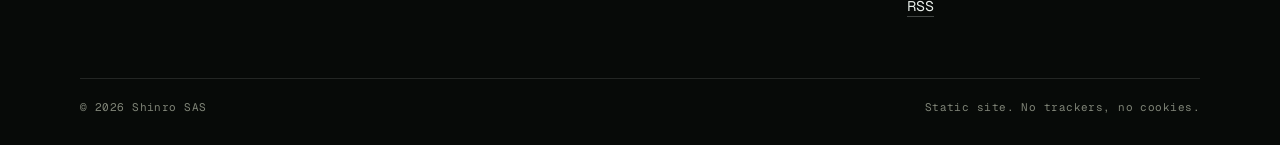
==== commit c21ee8a6: "writing: tighten punctuation, no em-dash strip Remove sixteen em-dashes that were doing no grammatic" ====
--- a/index.html
+++ b/index.html
@@ -116,7 +116,7 @@
             <h3>Same robot, same brain: one of these stacks can hot-swap it mid-stride</h3>
             <p>
               We put Pollen Robotics' own walking policy on both stacks, then replaced
-              the trajectory module — and then the policy itself — while the duck kept
+              the trajectory module, and then the policy itself, while the duck kept
               walking. What a supervised swap buys you, and where it stops.
             </p>
             <span class="tags">Cake · MuJoCo · live replacement</span>
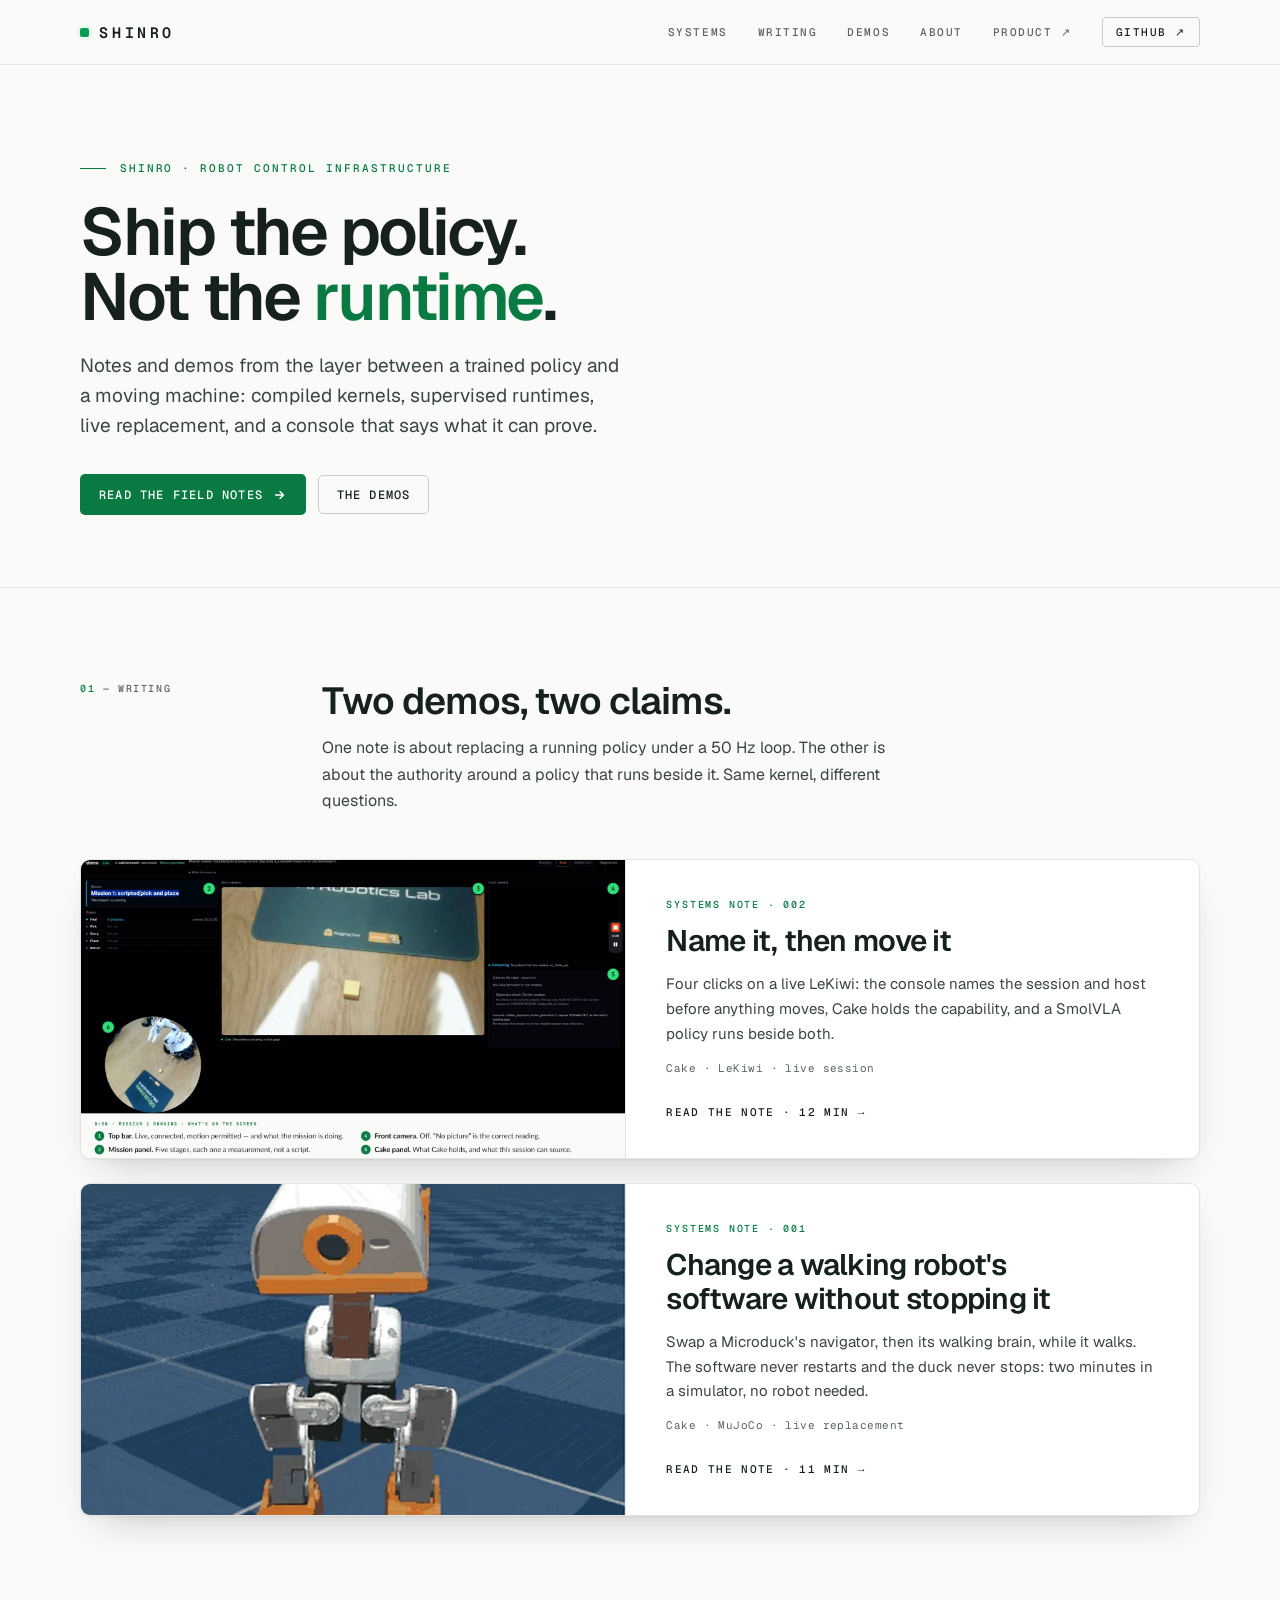
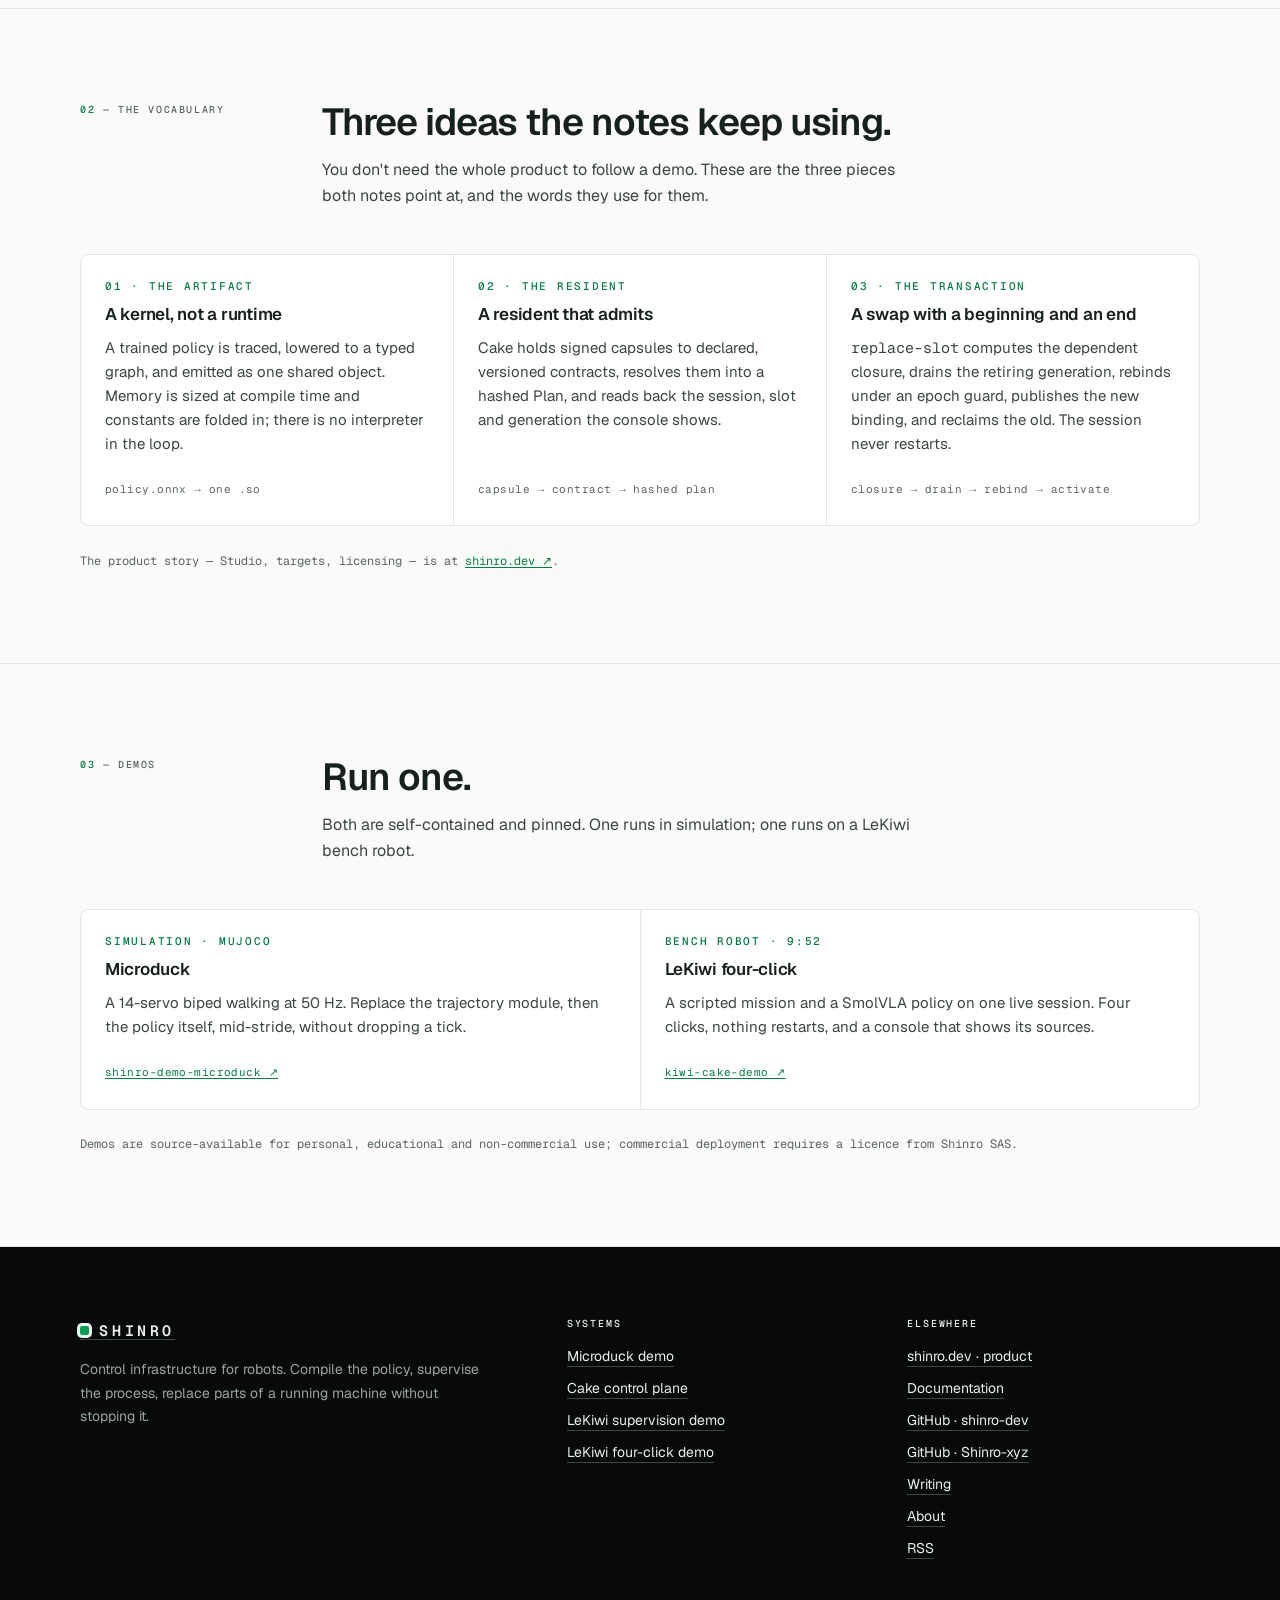
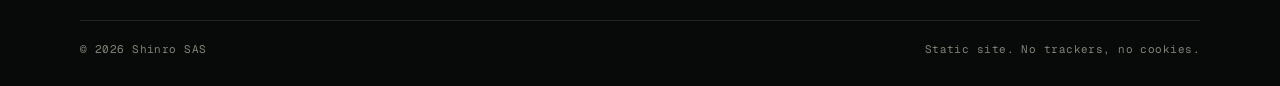
==== commit a4ab6d5d: "writing: Microduck note becomes a two-minute walkthrough Replaces "Same robot, same brain" with the " ====
--- a/index.html
+++ b/index.html
@@ -113,14 +113,14 @@
           </div>
           <div class="body">
             <span class="kicker">Systems note · 001</span>
-            <h3>Same robot, same brain: one of these stacks can hot-swap it mid-stride</h3>
+            <h3>Change a walking robot's software without stopping it</h3>
             <p>
-              We put Pollen Robotics' own walking policy on both stacks, then replaced
-              the trajectory module, and then the policy itself, while the duck kept
-              walking. What a supervised swap buys you, and where it stops.
+              Swap a Microduck's navigator, then its walking brain, while it walks.
+              The software never restarts and the duck never stops: two minutes in a
+              simulator, no robot needed.
             </p>
             <span class="tags">Cake · MuJoCo · live replacement</span>
-            <span class="more">Read the note · 10 min →</span>
+            <span class="more">Read the note · 11 min →</span>
           </div>
         </a>
       </div>
